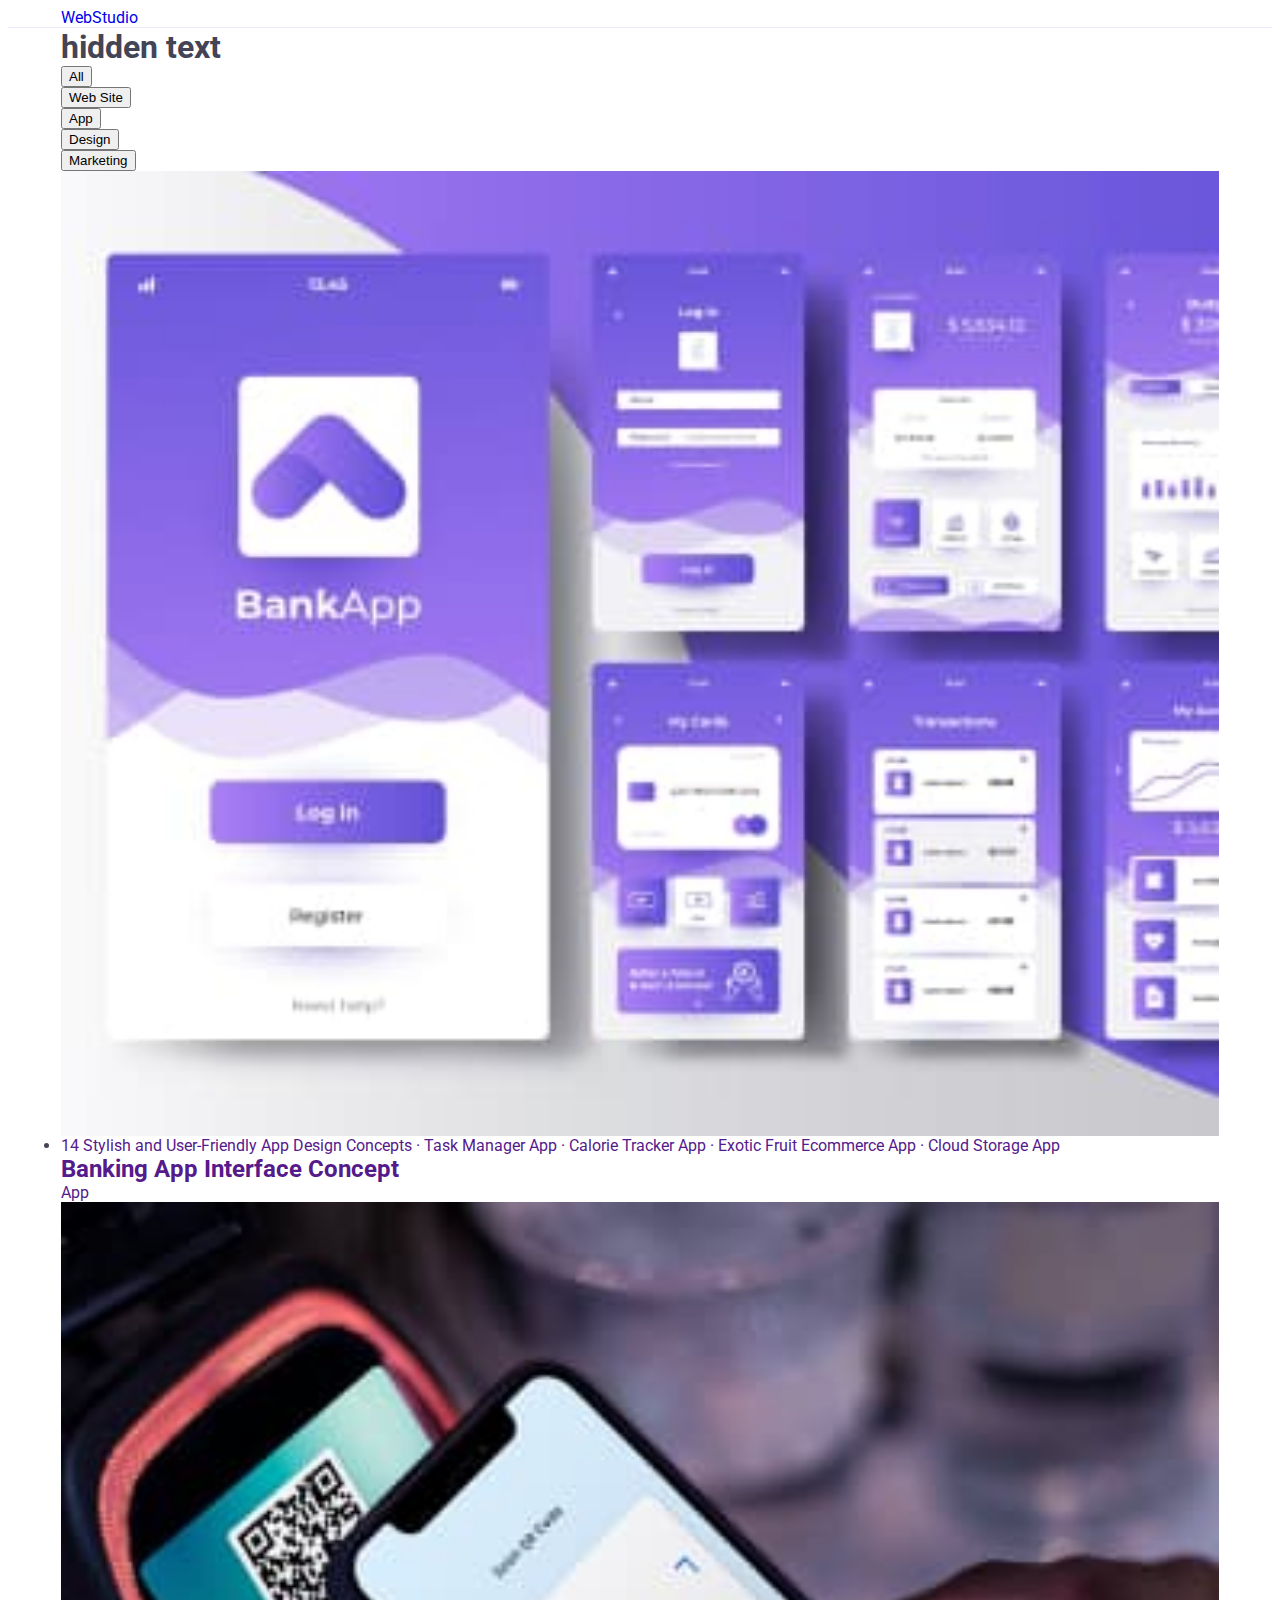
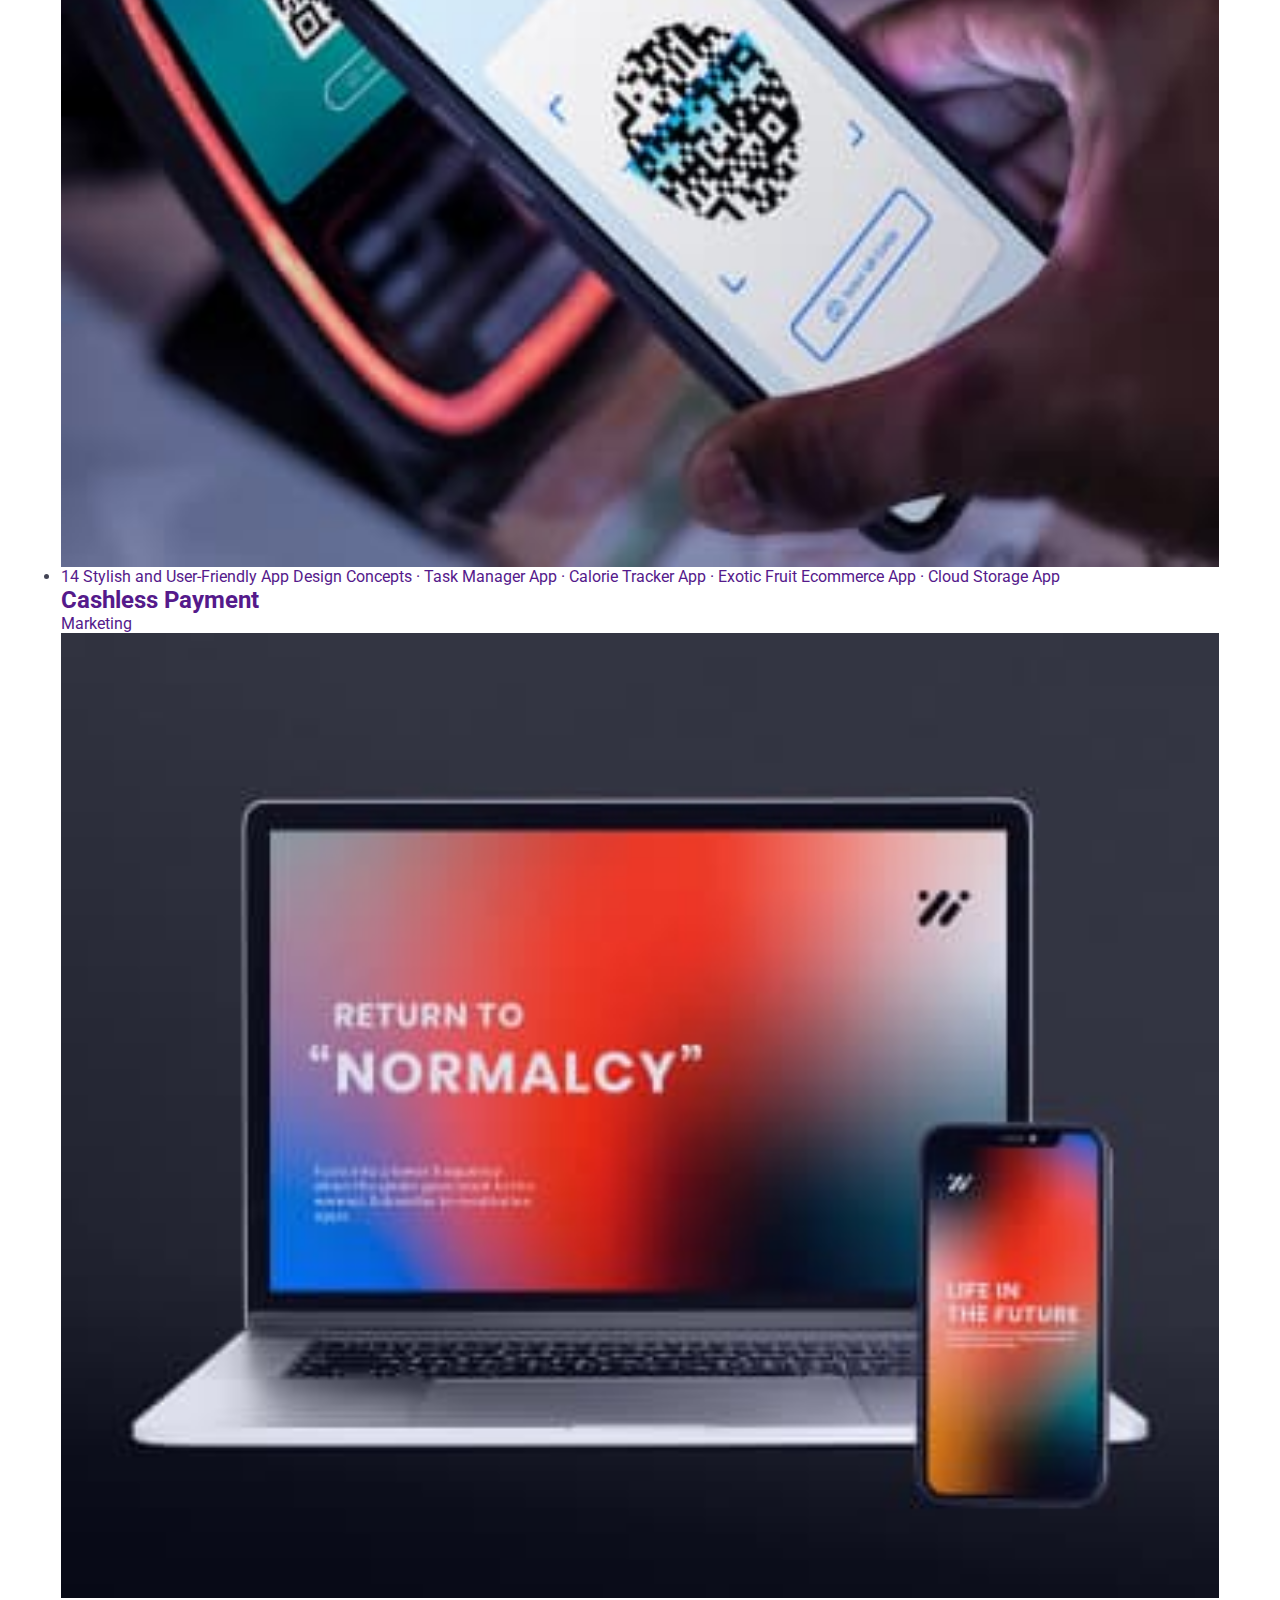
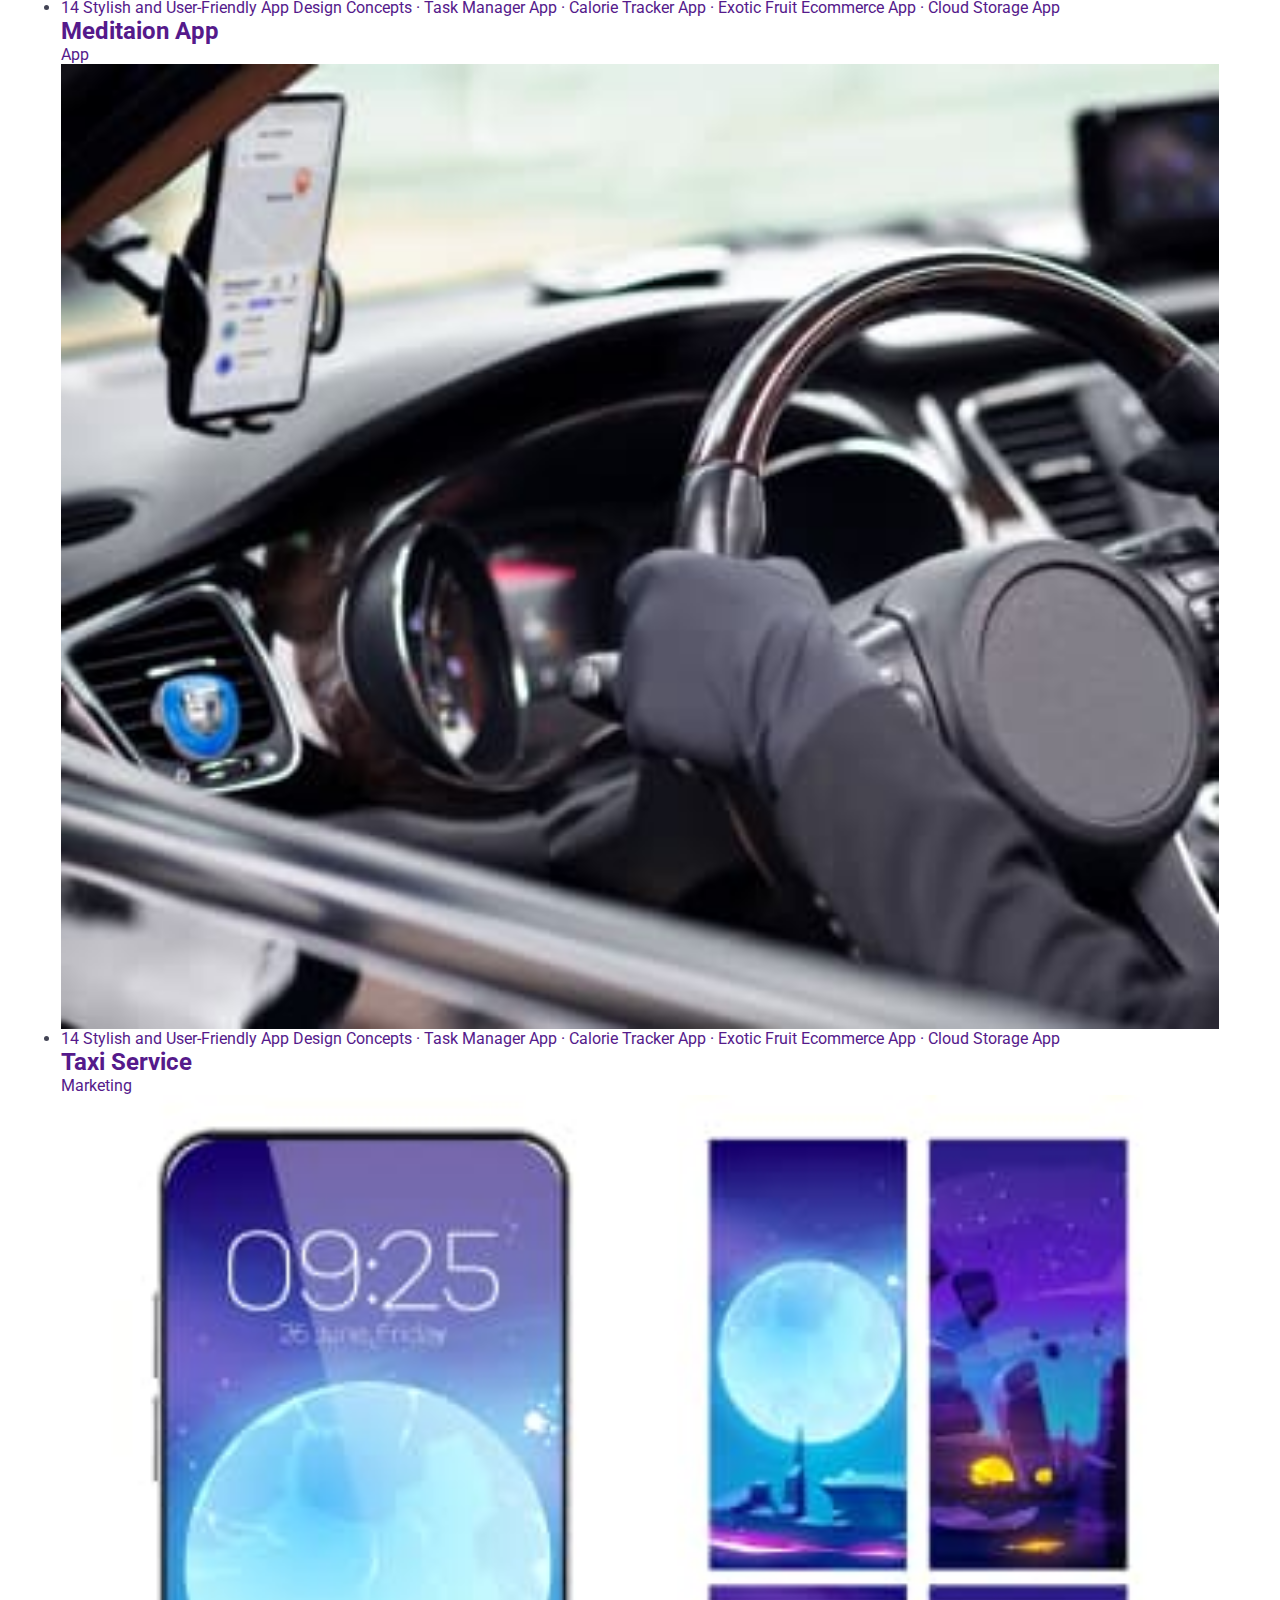
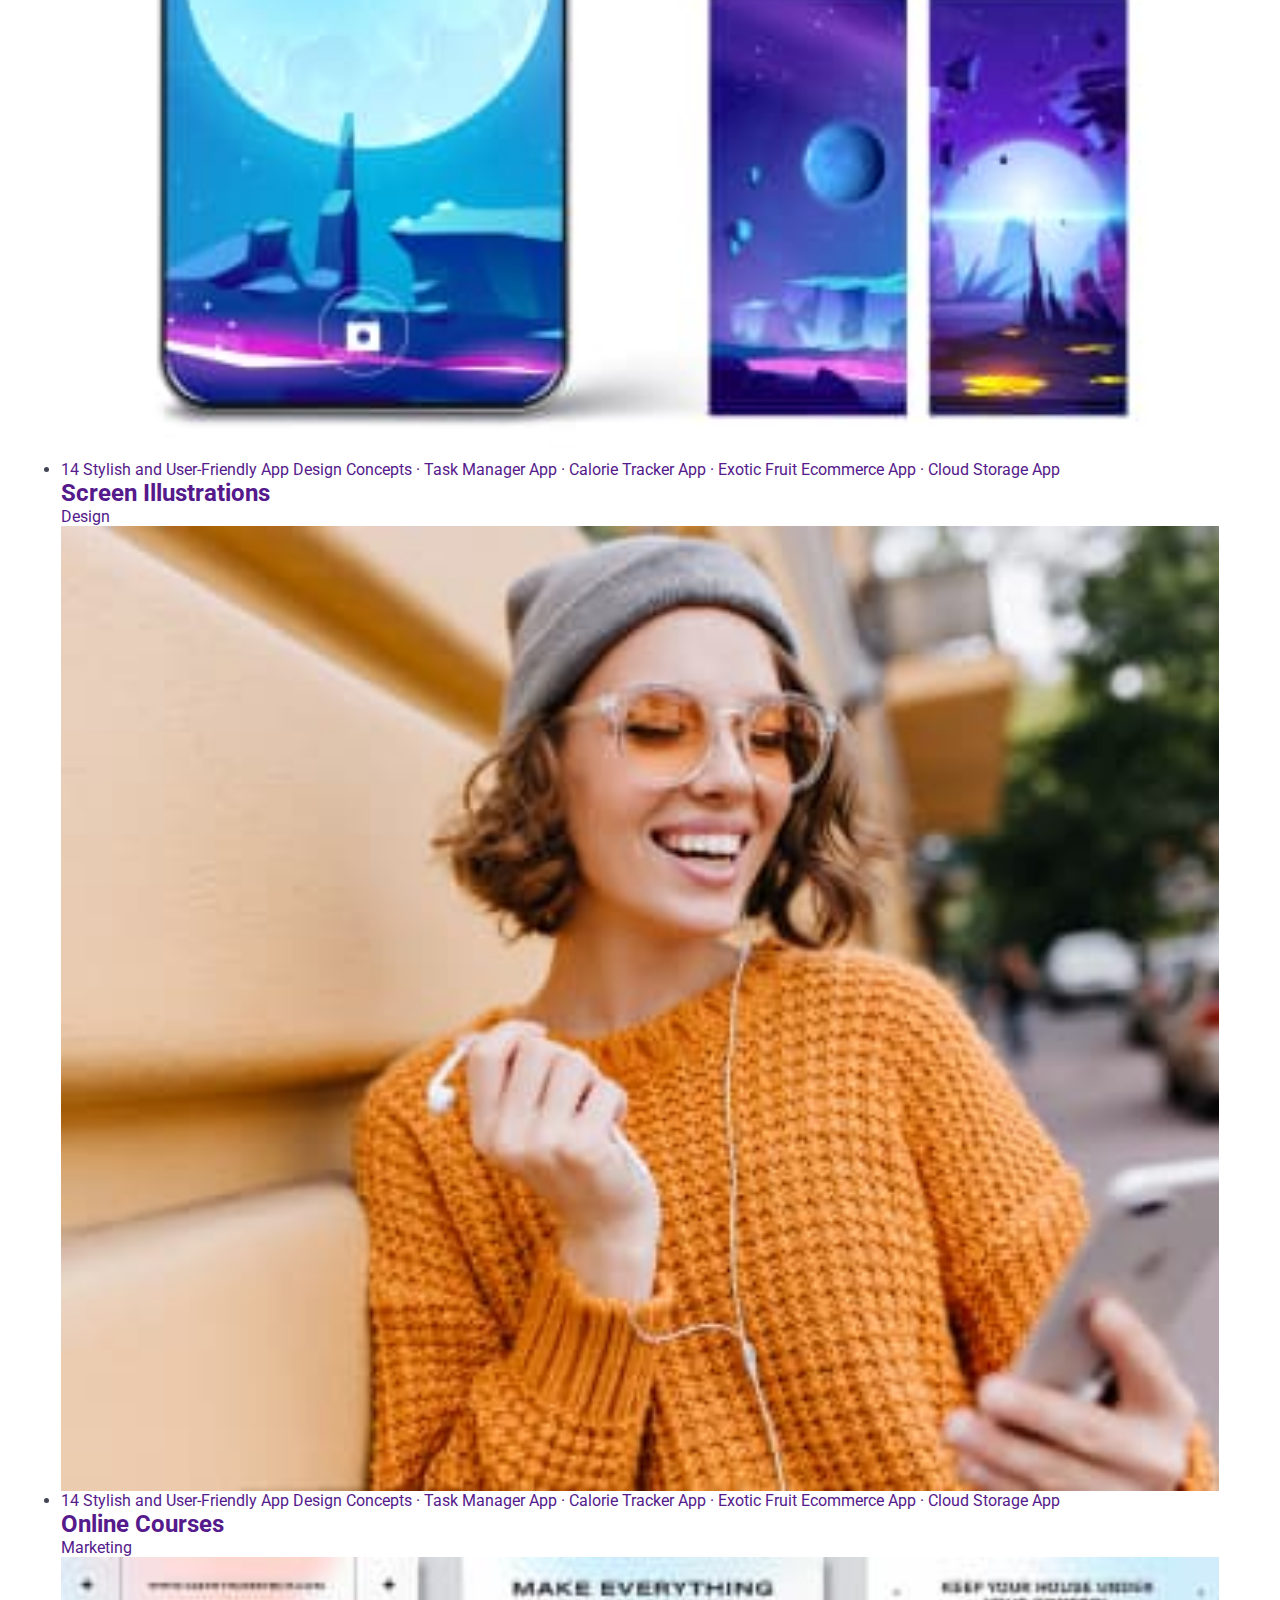
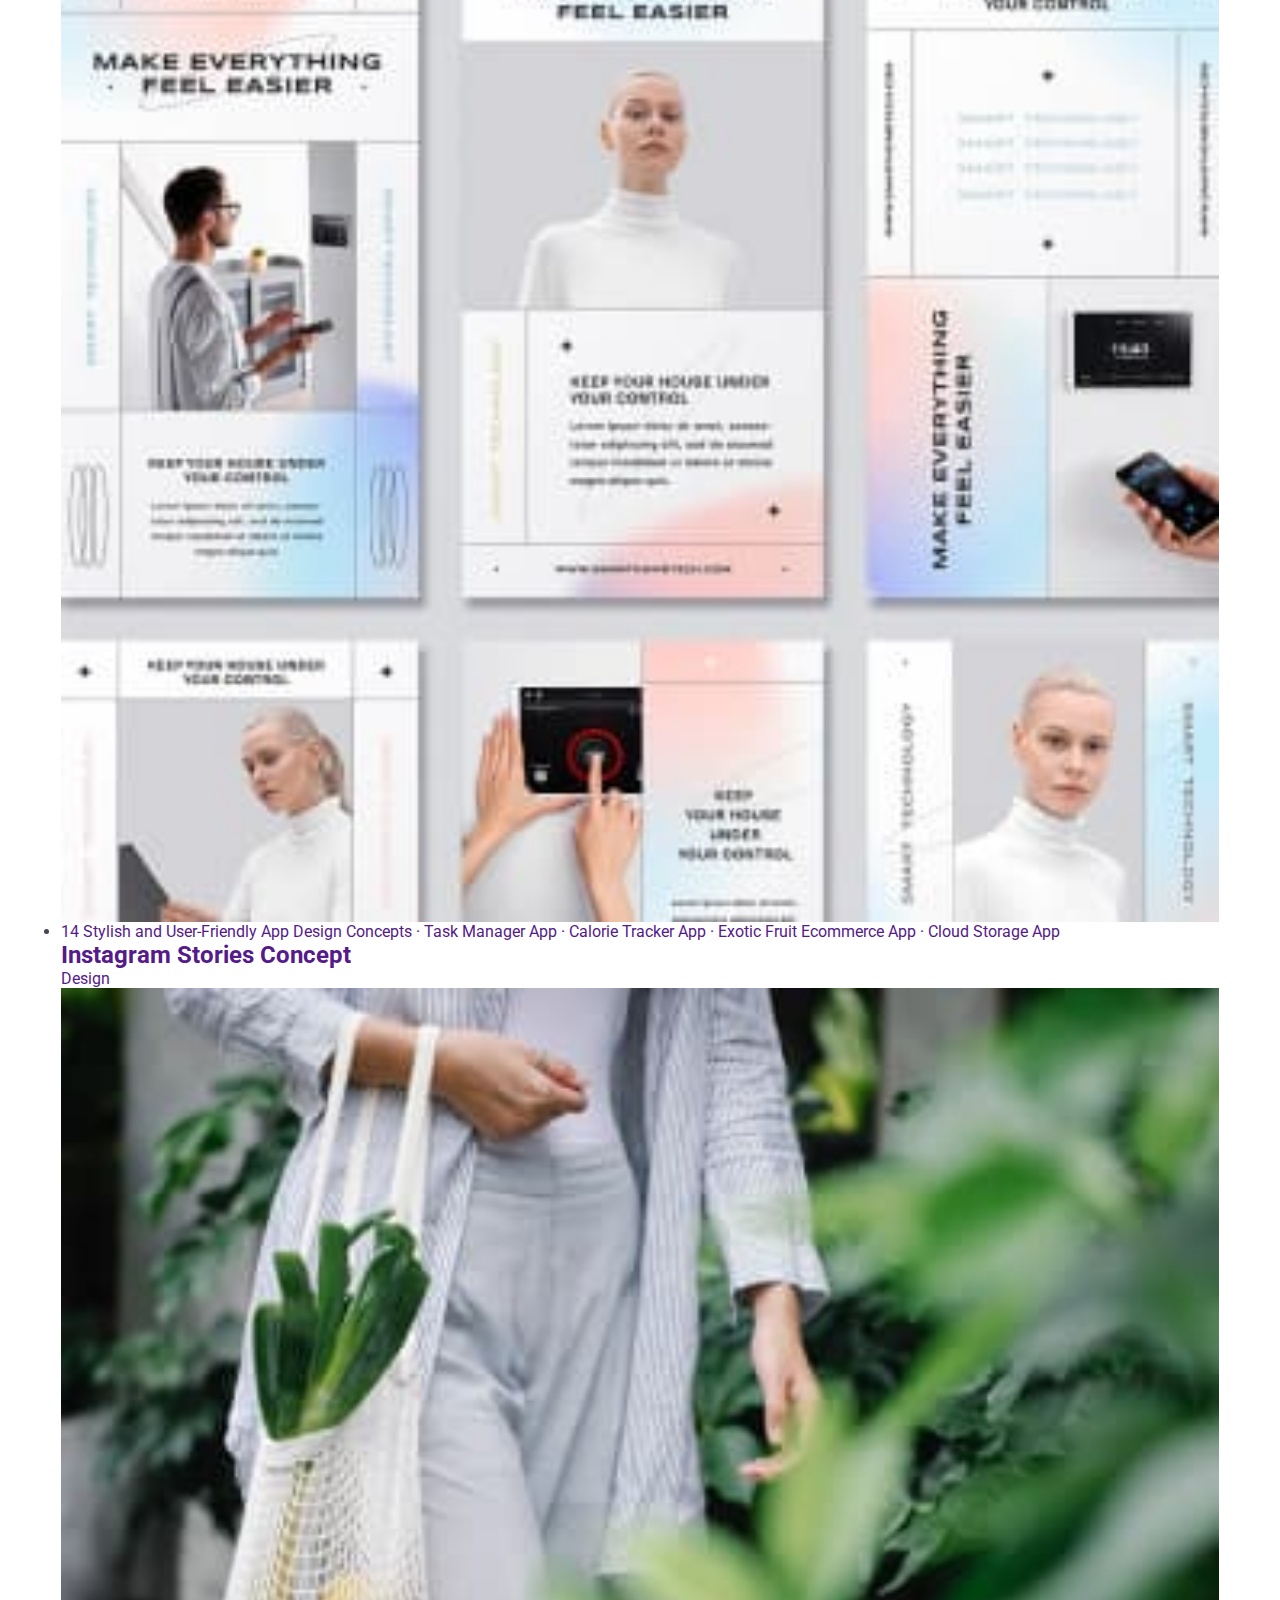
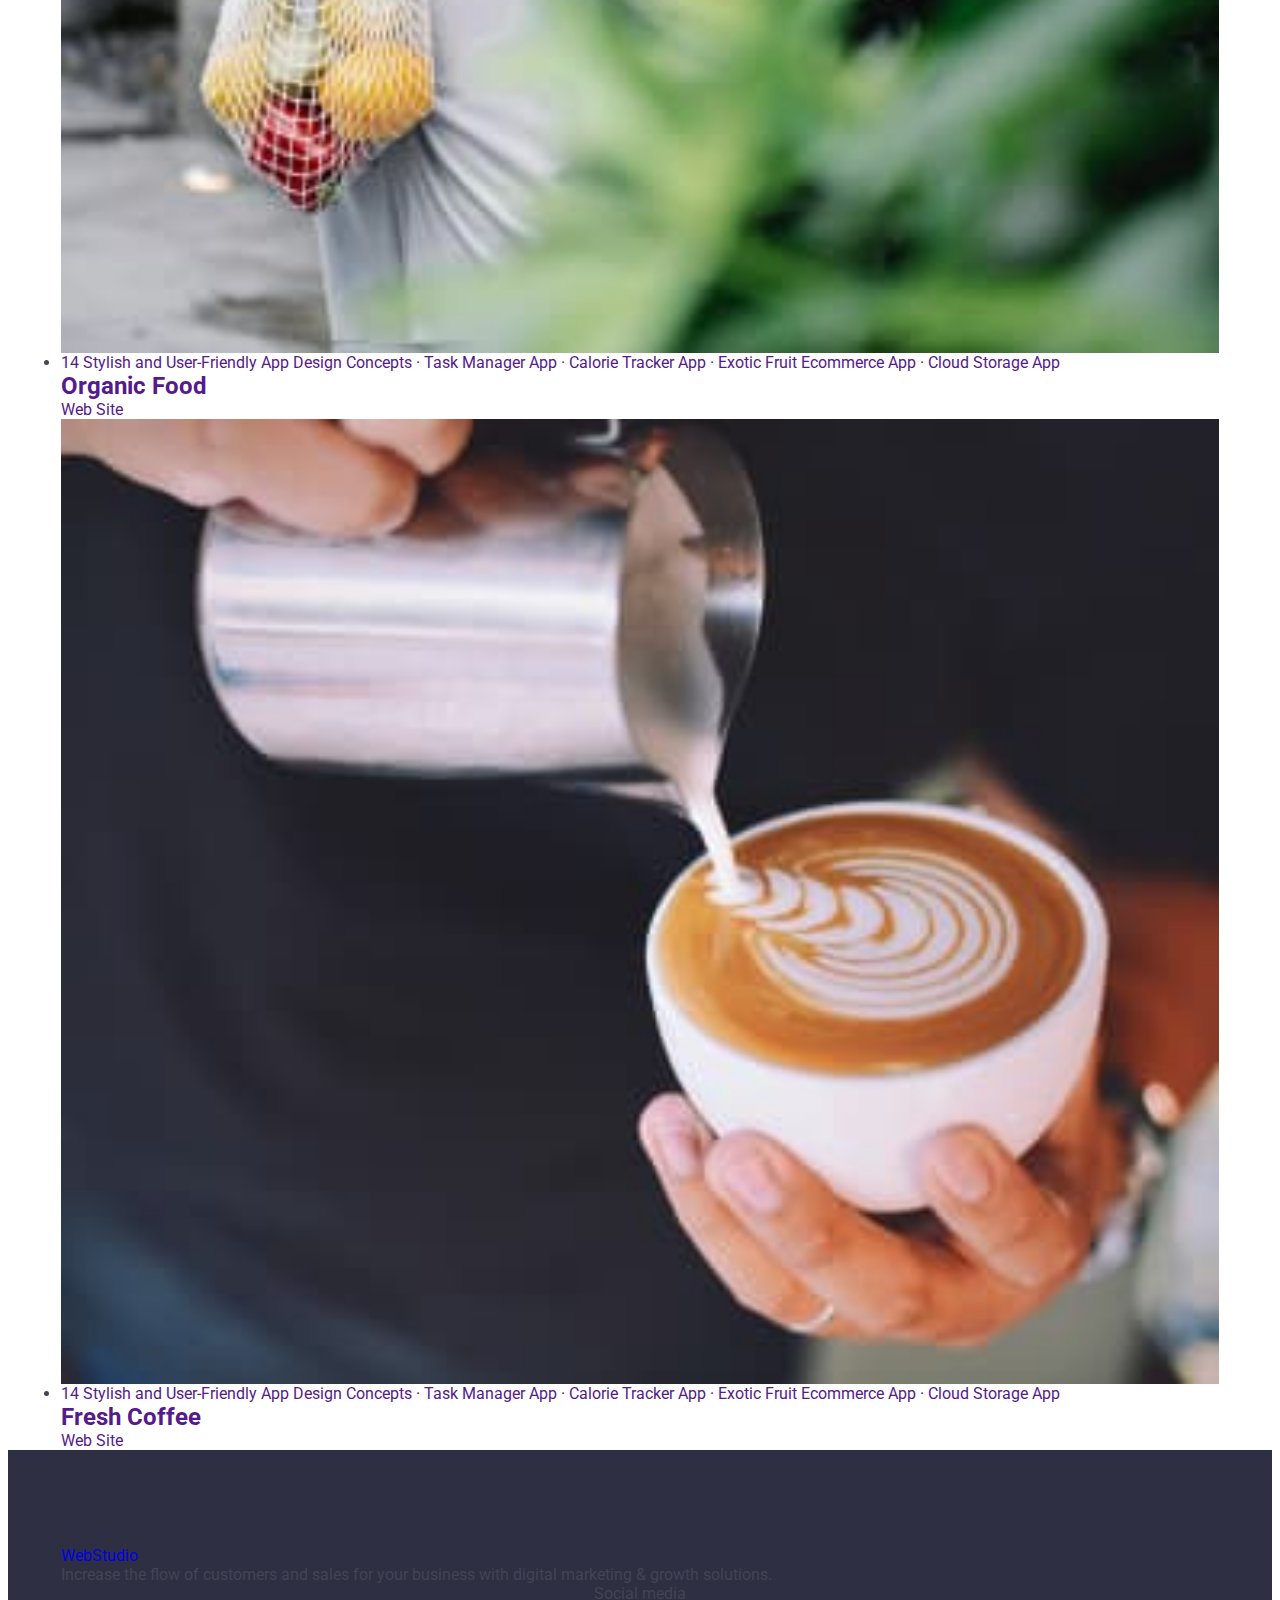
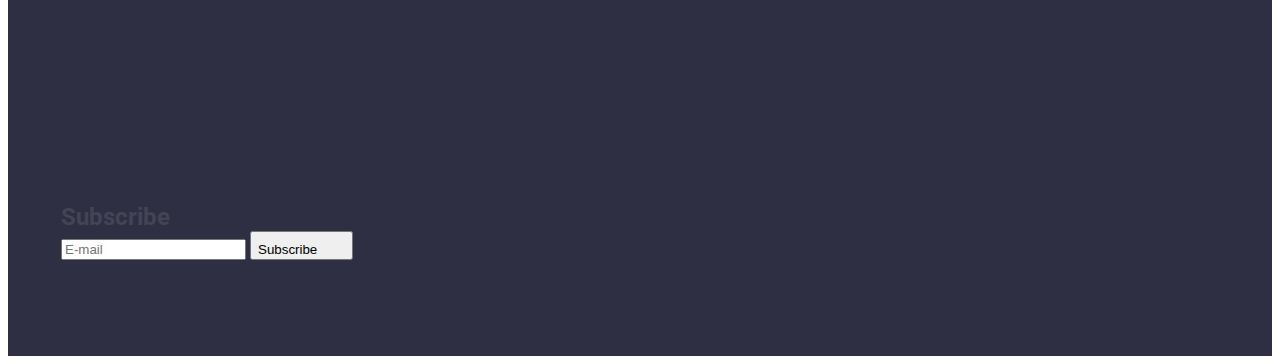
==== portfolio.html @ aa600e91 "1" ====
<!DOCTYPE html>
<html lang="en">

<head>
    <meta charset="UTF-8">
    <meta http-equiv="X-UA-Compatible" content="IE=edge">
    <meta name="viewport" content="width=device-width, initial-scale=1.0">
    <title>WebStudio</title>
    <link rel="stylesheet" href="https://cdnjs.cloudflare.com/ajax/libs/modern-normalize/1.1.0/modern-normalize.min.css" integrity="sha512-wpPYUAdjBVSE4KJnH1VR1HeZfpl1ub8YT/NKx4PuQ5NmX2tKuGu6U/JRp5y+Y8XG2tV+wKQpNHVUX03MfMFn9Q==" crossorigin="anonymous" referrerpolicy="no-referrer"/>
    <link rel="preconnect" href="https://fonts.googleapis.com">
    <link rel="preconnect" href="https://fonts.gstatic.com" crossorigin>
    <link href="https://fonts.googleapis.com/css2?family=Raleway:wght@800&family=Roboto:wght@400;500;700&display=swap"
        rel="stylesheet">
        <link rel="stylesheet" href="./css/styles.css">
</head>
<body>
<header class="header">
    <div class="container header-container">
        <nav class="header-nav">
            <a href="./index.html" class="logo-link link">
                <span class="logo">Web</span>Studio</a>
            <ul class="list header-list">
                <li class="header-item"><a href="./index.html" class="header-link link">Studio</a></li>
                <li class="header-item header-item-curent"><a href="./portfolio.html" class="header-link link">Portfolio</a></li>
                <li class="header-item"><a href="" class="header-link link">Contacts</a></li>
            </ul>
        </nav>
        <address>
            <ul class="list header-list">
                <li class="header-address"><a href="mailto:info@devstudio.com"
                        class="header-address-link mail link">info@devstudio.com</a></li>
                <li class="header-address"><a href="tel:+110001111111" class="header-address-link link ">+11 (000)
                        111-11-11</a></li>
            </ul>
        </address>
    </div>
</header>
<main>
    <!-- Hero filters -->
    <section class="filter-section">
        <div class="container">
            <h1 class="visually-hiden">hidden text</h1>
            <ul class="list filter-list">
                <li><button type="button" class="btn-item button">All</button></li>
                <li><button type="button" class="btn-item button">Web Site</button></li>
                <li><button type="button" class="btn-item button">App</button></li>
                <li><button type="button" class="btn-item button">Design</button></li>
                <li><button type="button" class="btn-item button">Marketing</button></li>
                   </ul>
                   <ul class="list-row"> 
                     <li class="cards-row">
                        <a href="" class="cards-row-interactive link"> 
                        <div class="cards-row-img">
                        <img class="no-gap-card" src="./images/Row1.jpg" alt="banking app" width="360">
                        <p class="overlay text">14 Stylish and User-Friendly App Design Concepts · Task Manager App · Calorie Tracker App · Exotic Fruit Ecommerce App ·
                        Cloud Storage App</p>
                        </div>
                        <div class="cards-text">
                            <h2 class="subtitle subtitle-row">Banking App Interface Concept</h2>
                            <p class="text row-text">App</p>
                        </div>
                        </a>
                    </li>
                    <li class="cards-row">
                        <a href="" class="cards-row-interactive link">
                        <div class="cards-row-img">
                        <img  class="no-gap-card" src="./images/Row2.jpg" alt="payment function" width="360">
                        <p class="overlay text">14 Stylish and User-Friendly App Design Concepts · Task Manager App · Calorie Tracker App ·
                            Exotic Fruit Ecommerce App ·
                            Cloud Storage App</p>
                        </div>
                        <div class="cards-text">
                            <h2 class="subtitle subtitle-row">Cashless Payment</h2>
                            <p class="text row-text">Marketing</p>
                        </div>
                        </a>
                    </li>
                    <li class="cards-row">
                        <a href="" class="cards-row-interactive link">
                        <div class="cards-row-img">
                        <img class="no-gap-card" src="./images/Row3.jpg" alt="meditaion on device" width="360">
                        <p class="overlay text">14 Stylish and User-Friendly App Design Concepts · Task Manager App · Calorie Tracker App ·
                            Exotic Fruit Ecommerce App ·
                            Cloud Storage App</p>
                        </div>
                        <div class="cards-text">
                            <h2 class="subtitle subtitle-row">Meditaion App</h2>
                            <p class="text row-text">App</p>
                        </div>
                        </a>
                    </li>
                             <li class="cards-row">
                            <a href="" class="cards-row-interactive link">
                            <div class="cards-row-img">
                            <img class="no-gap-card" src="./images/second-row-1.jpg" alt="taxi service" width="360">
                            <p class="overlay text">14 Stylish and User-Friendly App Design Concepts · Task Manager App · Calorie Tracker App ·
                                Exotic Fruit Ecommerce App ·
                                Cloud Storage App</p>
                            </div>
                            <div class="cards-text">
                                <h2 class="subtitle subtitle-row">Taxi Service</h2>
                                <p class="text row-text">Marketing</p>
                            </div>
                            </a>
                        </li>
                        <li class="cards-row">
                            <a href="" class="cards-row-interactive link">
                            <div class="cards-row-img">
                            <img class="no-gap-card" src="./images/second-row-2.jpg" alt="screenshot" width="360">
                            <p class="overlay text">14 Stylish and User-Friendly App Design Concepts · Task Manager App · Calorie Tracker App ·
                            Exotic Fruit Ecommerce App ·
                            Cloud Storage App</p>
                            </div>
                            <div class="cards-text">
                                <h2 class="subtitle subtitle-row">Screen Illustrations</h2>
                                <p class="text row-text">Design</p>
                            </div>
                            </a>
                        </li>
                        <li class="cards-row">
                            <a href="" class="cards-row-interactive link">
                            <div class="cards-row-img">
                            <img class="no-gap-card" src="./images/second-row-3.jpg" alt="happy woman" width="360">
                            <p class="overlay text">14 Stylish and User-Friendly App Design Concepts · Task Manager App · Calorie Tracker App ·
                                Exotic Fruit Ecommerce App ·
                                Cloud Storage App</p>
                            </div>
                            <div class="cards-text">
                                <h2 class="subtitle subtitle-row">Online Courses</h2>
                                <p class="text row-text">Marketing</p>
                            </div>
                            </a>
                        </li>
                        <li class="cards-row">
                            <a href="" class="cards-row-interactive link">
                            <div class="cards-row-img">
                            <img class="no-gap-card" src="./images/third-row-1.jpg" alt="instagram stories" width="360">
                            <p class="overlay text">14 Stylish and User-Friendly App Design Concepts · Task Manager App · Calorie Tracker App ·
                                Exotic Fruit Ecommerce App ·
                                Cloud Storage App</p>
                            </div>
                            <div class="cards-text">
                                <h2 class="subtitle subtitle-row">Instagram Stories Concept</h2>
                                <p class="text row-text">Design</p>
                            </div>
                            </a>
                        </li>
                        <li class="cards-row">
                            <a href="" class="cards-row-interactive link">
                            <div class="cards-row-img">
                            <img class="no-gap-card" src="./images/third-row-2.jpg" alt="bag with fruits" width="360">
                            <p class="overlay text">14 Stylish and User-Friendly App Design Concepts · Task Manager App · Calorie Tracker App ·
                                Exotic Fruit Ecommerce App ·
                                Cloud Storage App</p>
                            </div>
                            <div class="cards-text">
                                <h2 class="subtitle subtitle-row">Organic Food</h2>
                                <p class="text row-text">Web Site</p>
                            </div>
                            </a>
                        </li>
                        <li class="cards-row">
                            <a href="" class="cards-row-interactive link">
                            <div class="cards-row-img">
                            <img class="no-gap-card" src="./images/third-row-3.jpg" alt="cappuccino" width="360">
                            <p class="overlay text">14 Stylish and User-Friendly App Design Concepts · Task Manager App · Calorie Tracker App ·
                                Exotic Fruit Ecommerce App ·
                                Cloud Storage App</p>
                            </div>
                            <div class="cards-text">
                                <h2 class="subtitle subtitle-row">Fresh Coffee</h2>
                                <p class="text row-text">Web Site</p>
                            </div>
                            </a>
                        </li>
                    </ul>
                </div>
        </div>
    </section>

</main>
<footer class="footer">
    <div class=" container footer-container">
        <div class="footer-info">
            <a href="./index.html" class="logo-link-footer link">
                <span class="logo">Web</span>Studio</a>
            <p class="footer-text">Increase the flow of customers and sales for your business with digital marketing &
                growth solutions.</p>
        </div>
        <div class="footer-social">
            <p class="footer-text-social">Social media</p>
            <ul class="footer-social-item">
                <li class="footer-social-list list">
                    <a href="" class="footer-social-link link">
                        <svg class="footer-icons" width="24" height="24">
                            <use href="./images/sprite.svg.svg#icon-instagram"></use>
                        </svg>
                    </a>
                </li>
                <li class="footer-social-list list">
                    <a href="" class="footer-social-link link">
                        <svg class="footer-icons" width="24" height="24">
                            <use href="./images/sprite.svg.svg#icon-twitter"></use>
                        </svg>
                    </a>
                </li>
                <li class="footer-social-list list">
                    <a href="" class="footer-social-link link">
                        <svg class="footer-icons" width="24" height="24">
                            <use href="./images/sprite.svg.svg#icon-facebook"></use>
                        </svg>
                    </a>
                </li>
                <li class="footer-social-list list">
                    <a href="" class="footer-social-link link">
                        <svg class="footer-icons" width="24" height="24">
                            <use href="./images/sprite.svg.svg#icon-linkedin"></use>
                        </svg>
                    </a>
                </li>
            </ul>
        </div>
        <div class="footer-subscribe-field">
            <h2 class="footer-subscribe-text">Subscribe</h2>
            <form class="footer-subscribe-form">
                <div class="footer-subscribe-wrapper">
                    <input type="email" name="email_subscribe" class="footer-subscribe-input" placeholder="E-mail"
                        pattern="[a-z0-9._%+-]+@[a-z0-9.-]+\.[a-z]{2,4}$" />
                    <button type="submit" class="subsribe-btn">
                        Subscribe
                        <svg class="footer-subscribe-icon" width="24px" height="20px">
                            <use href="./images/sprite.svg.svg#icon-telegram-subscr"></use>
                        </svg>
                    </button>
                </div>
            </form>
        </div>
    </div>
</footer>
</body>
</html>
---- css/styles.css ----
:root {
    --mein-title-color: #FFFFFF;
    --second-title-color: #2E2F42;
    --third-title-color: #E7E9FC;
    --Fourth-title-color: #434455;
    --mein-btn-color: #4D5AE5;
    --focus-btn-color: #404BBF;
    --second-btn-color: #F4F4FD;
    --fons-color: #FFFFFF;
    --bordeer-color: #E7E9FC;
    --linear-gradient: linear-gradient(rgba(46, 47, 66, 0.7), rgba(46, 47, 66, 0.7));
}



/*  */
body {
    font-family: 'Roboto', sans-serif;
    background-color: var(--fons-color);
    color: var(--Fourth-title-color);

}

p,
h1,
h2,
h3,
h4,
h5,
h6 {
    margin: 0;
}

ul {
    margin: 0;
    padding-left: 0;
}

img {
    display: block;
    width: 100%;
    height: auto;
}


.link {
    text-decoration: none;
}

.list {
    list-style: none;
}

.container {
    width: 100%;
    max-width: 1158px;
    padding-left: 15px;
    padding-right: 15px;
    margin: 0 auto;

}

/*---------------------------MODAL--------------------*/
.backdrop {
    position: fixed;
    top: 0;
    left: 0;
    width: 100%;
    height: 100%;
    background-color: rgba(46, 47, 66, 0.4);
    transition: visibility 250ms cubic-bezier(0.4, 0, 0.2, 1), opacity 250ms cubic-bezier(0.4, 0, 0.2, 1);
}

.backdrop.is-hidden {
    opacity: 0;
    pointer-events: none;
    visibility: hidden;
}

.modal {
    position: absolute;
    padding: 24px;
    top: 50%;
    left: 50%;
    transform: translate(-50%, -50%);
    width: 408px;
    height: 576px;
    padding-top: 72px;
    background-color: #FCFCFC;
    border-radius: 4px;

}

.modal-close {
    position: absolute;
    top: 24px;
    right: 24px;
    display: flex;
    justify-content: center;
    align-items: center;
    width: 24px;
    height: 24px;
    padding: 0;
    color: #000000;
    border-radius: 50%;
    border: 1px solid rgba(0, 0, 0, 0.1);
    transition: background-color 250ms cubic-bezier(0.4, 0, 0.2, 1),
        color 250ms cubic-bezier(0.4, 0, 0.2, 1);
    cursor: pointer;
}

.modal-close:hover,
.modal-close:focus {
    background-color: var(--focus-btn-color);
    color: #FFFFFF;
}

.modal-close:hover .modal-svg {
    fill: var(--fons-color);

}

.modal-svg {
    fill: currentColor;
    transition: fill 250ms cubic-bezier(0.4, 0, 0.2, 1);
}

.modal-title {
    position: relative;
    font-family: 'Roboto';
    font-style: normal;
    font-weight: 500;
    font-size: 16px;
    line-height: 1.5;
    text-align: center;
    letter-spacing: 0.02em;
    color: var(--second-title-color);
    margin-bottom: 16px;

}

.modal-form {
    display: flex;
    flex-direction: column;
    background: #FCFCFC;

}

.modal-input {
    height: 40px;
    width: 360px;
    outline: transparent;
    border: 1px solid rgba(33, 33, 33, 0.2);
    border-radius: 4px;
    padding-left: 38px;
    transition: border-color 250ms cubic-bezier(0.4, 0, 0.2, 1);

}

.modal-input:focus,
.modal-input:hover {
    border-color: var(--mein-btn-color);
}

.modal-input:focus+.modal-svg-input {
    fill: var(--mein-btn-color);
}

.modal-form-comment {
    margin-bottom: 16px;
}

.modal-comment {
    width: 360px;
    height: 120px;
    border-radius: 4px;
    border: 1px solid rgba(33, 33, 33, 0.2);
    padding-left: 16px;
}

.modal-form-field {}

.modal-form-input-descr {}

.modal-svg-input {}

.modal-form-field {
    margin-bottom: 8px;
}

.input-text {
    font-family: "Roboto", sans-serif;
    font-size: 12px;
    line-height: 1.17;
    letter-spacing: 0.01em;
    margin-bottom: 4px;
    color: #8e8f99;
    display: inline-block;
    margin-bottom: 4px;
}

.modal-name {
    position: relative;

}

.modal-svg-input {
    position: absolute;
    left: 16px;
    top: 50%;
    transform: translateY(-50%);
    transition: fill 250ms cubic-bezier(0.4, 0, 0.2, 1);
}

.modal-phone {
    position: relative;
}



.modal-email {
    position: relative;
}

.modal-comment {
    width: 100%;
    height: 120px;
    padding: 8px 16px;
    resize: none;
    border: 1px solid rgba(33, 33, 33, 0.2);
    border-radius: 4px;
    transition: border-color 250ms cubic-bezier(0.4, 0, 0.2, 1);
}

.modal-comment::placeholder {
    font-family: 'Roboto';
    font-style: normal;
    font-weight: 400;
    font-size: 12px;
    line-height: 14px;
    letter-spacing: 0.04em;
    color: #757575;
}

.modal-comment:focus,
.modal-comment:hover {
    border-color: var(--mein-btn-color);
}

.modal-form-checkbox {}


.input-checkbox {
    transition: background-color 250ms cubic-bezier(0.4, 0, 0.2, 1);
}

.modal-link {
    color: var(--mein-btn-color);
}

.check-text {
    font-family: 'Roboto';
    font-style: normal;
    font-weight: 400;
    font-size: 12px;
    line-height: 14px;
    letter-spacing: 0.04em;
    color: #757575;
    display: flex;

}

.check-text::before {
    content: '';
    width: 16px;
    height: 16px;
    border: 1.25px solid #2E2F42;
    border-radius: 2px;
    margin-right: 8px;

}

.input-checkbox:checked+.check-text::before {
    background-color: var(--focus-btn-color);
    background-image: url(../images/check\ .svg);
    background-repeat: no-repeat;
    background-position: center;
}

.input-checkbox:focus+.check-text::before {
    border-color: var(--focus-btn-color);
}

.modal-submit-btn {
    align-self: center;
    background-color: var(--mein-btn-color);
    color: #FFFFFF;
    border-radius: 4px;
    padding: 16px 32px;
    min-width: 169px;
    height: 56px;
    margin-top: 24px;
    cursor: pointer;
    border: none;
    transition: box-shadow 250ms cubic-bezier(0.4, 0, 0.2, 1),
        background-color 250ms cubic-bezier(0.4, 0, 0.2, 1);
}

.modal-submit-btn:hover,
.modal-submit-btn:focus {
    background-color: var(--focus-btn-color);
    box-shadow: 0px 4px 4px rgba(0, 0, 0, 0.15);
}

/*---------------------HEADER---------------*/
.header {
    border-bottom: 1px solid #E7E9FC;
}

.heder-container {
    display: flex;
    align-items: center;
    justify-content: space-between;
}

.header-navigation {
    display: flex;
    align-items: center;

}

.heder-logo {
    font-family: 'Raleway';
    font-weight: 800;
    font-size: 18px;
    line-height: 1.33;
    letter-spacing: 0.03em;
    color: var(--second-title-color);
    text-transform: uppercase;
    margin-right: 76px;
    padding-top: 24px;
    padding-bottom: 24px;
}

.container-mobile {
    max-height: 796px;
    padding-left: 40px;
    padding-right: 20px;
    padding-top: 80px;
    padding-bottom: 48px;

}

.mobile-menu.is-open {
    opacity: 1;
    visibility: visible;
    pointer-events: auto;
}

/* .mobil-container{
    max-height: 100%;
    display: flex;
    flex-direction: column;
    justify-content: space-between;
  
} */


.mobile-menu-close {
    position: absolute;
    width: 24px;
    height: 24px;
    top: 24px;
    right: 24px;
    display: flex;
    justify-content: center;
    align-items: center;
    padding: 0;
    background-color: var(--bordeer-color);
    border: 1px solid rgba(0, 0, 0, 0.1);
    border-radius: 50%;
}

.mobile-menu-close-icon {}

.mobile-menu {
    position: fixed;
    top: 0;
    width: 100%;
    height: 100%;
    opacity: 0;
    visibility: hidden;
    pointer-events: none;
    background-color: var(--fons-color);

}

.mobile-menu>.container-mobile {
    height: 100%;
    display: flex;
    flex-direction: column;
    justify-content: space-between;
}

/* .mob-menu{
    margin-bottom: 284px;
} */

.mob-menu-item:not(:last-child) {
    margin-bottom: 40px;
}

.mob-menu-link {
    font-family: 'Roboto';
    font-style: normal;
    font-weight: 700;
    font-size: 36px;
    line-height: 40px;
    letter-spacing: 0.02em;
    text-transform: capitalize;
    color: #2E2F42;
}


.currrent {}

.mobile-tel-link {
    font-family: 'Roboto';
    font-style: normal;
    font-weight: 700;
    font-size: 26px;
    line-height: 40px;
    letter-spacing: 0.02em;
    text-transform: capitalize;
    color: #4D5AE5;
    margin-bottom: 40px;
}

.mobile-mail-link {
    font-family: 'Roboto';
    font-style: normal;
    font-weight: 500;
    font-size: 20px;
    line-height: 24px;
    letter-spacing: 0.02em;
    color: #434455;
}

.mob-soc-list {
    margin: 48px 0 0 0;
    display: flex;
    gap: 40px;
    /* justify-content: space-between; */
}

.mob-soc-item {}

.mob-soc-link {
    display: flex;
    height: 40px;
    width: 40px;
    border-radius: 50%;
    background-color: var(--mein-btn-color);
    justify-content: center;
    align-items: center;
    fill: #fff;
    transition: background-color 250ms cubic-bezier(0.4, 0, 0.2, 1);
}

.mob-soc-icon {}


.adress-heder {
    display: none;
}

.header-list {
    display: none;
}

img {
    display: block;
}


.mobile-menu-open {
    background-color: transparent;
    border: none;
    padding: 0;
    height: 22px;
}

.mobile-menu-svg {
    stroke: #2E2F42;
}


.header-item {}

.header-link {
    font-weight: 500;
    font-size: 16px;
    line-height: 1.5;
    letter-spacing: 0.02em;
    color: var(--second-title-color);
    position: relative;
    transition: color 250ms cubic-bezier(0.4, 0, 0.2, 1);
    display: block;
    padding-top: 24px;
    padding-bottom: 24px;
}

.header-link::after {
    content: '';
    position: absolute;
    left: 0;
    bottom: 0;

    transform: scaleX(0);

    border-radius: 2px;
    height: 4px;
    width: 100%;
    background-color: var(--focus-btn-color);
    transition: transform 250ms cubic-bezier(0.4, 0, 0.2, 1);
}

.header-link:hover::after,
.header-link:focus::after,
.header-link.currrent::after {
    transform: scaleX(1);
}


.currrent {
    color: var(--mein-btn-color);
}


.header-link:hover,
.header-link:focus {
    color: #404BBF;
}

.header-tel {
    font-weight: 400;
    font-size: 16px;
    line-height: 1.5;
    letter-spacing: 0.02em;
    color: var(--second-title-color);
    transition: color 250ms cubic-bezier(0.4, 0, 0.2, 1);
    display: block;
    /* padding-top: 24px;
        padding-bottom: 24px; */

}

.header-tel:hover,
.header-tel:focus {
    color: var(--focus-btn-color);
}

.caption {
    color: var(--mein-btn-color);
}

/*-------------------------------HEADER---------------*/
/*---------------------------------HERO---------------*/
.hero-btn {
    min-width: 169px;
    padding: 16px 32px;
    font-family: inherit;
    font-weight: 500;
    font-size: 16px;
    line-height: 1.5;
    letter-spacing: 0.04em;
    color: var(--mein-title-color);
    background: var(--mein-btn-color);
    cursor: pointer;
    border-radius: 4px;
    margin: 0 auto;
    display: block;
    border: none;
    transition: background-color 250ms cubic-bezier(0.4, 0, 0.2, 1);
}

.hero-btn:hover,
.hero-btn:focus {
    background-color: var(--focus-btn-color);
    color: var(--second-btn-color);
}

.hero {
    background-color: var(--second-title-color);
    background-image: var(--linear-gradient),
        url(../images/fon-mob-min.jpg);
    background-repeat: no-repeat;
    background-position: center;
    background-size: cover;
    padding-top: 112px;
    padding-bottom: 112px;
    max-width: 1440px;
    height: 432px;
    margin: 0 auto;
}

@media (min-device-pixel-ratio: 2),
(min-resolution: 192dpi),
(min-resolution: 2dppx) {
    .hero {
        background-image: var(--linear-gradient),
            url(../images/fon-mob2x-min.jpg);
    }
}

.hero-title {
    font-style: normal;
    font-weight: 700;
    font-size: 30px;
    line-height: 40px;
    color: var(--mein-title-color);
    max-width: 318px;
    max-height: 80px;
    text-align: center;
    margin: 0 auto;
    margin-bottom: 48px;

}

/*---------------------------------HERO---------------*/
/*---------------------------------About---------------*/
.about {
    padding-top: 96px;
    padding-bottom: 96px;
}

.about-list {
    display: flex;
    flex-wrap: wrap;
    gap: 24px;
}


.container-about {
    padding: 24px 100px;
    background-color: var(--second-btn-color);
    margin-bottom: 8px;
    border-radius: 4px;
}

.about-svg-icon {}



.about-pre-title {
    font-family: 'Roboto';
    font-style: normal;
    font-weight: 500;
    font-size: 16px;
    line-height: 24px;
    letter-spacing: 0.02em;
    color: var(--Fourth-title-color);
}

.about-title {
    font-family: 'Roboto';
    font-style: normal;
    font-weight: 700;
    font-size: 36px;
    line-height: 40px;
    text-align: center;
    letter-spacing: 0.02em;
    text-transform: capitalize;
    margin-bottom: 8px;

}

/*---------------------------------work---------------*/

.work {
    padding-bottom: 120px;
}

.work-title {
    font-weight: 700;
    font-size: 36px;
    line-height: 1.1;
    letter-spacing: 0.02em;
    color: var(--second-title-color);
    margin-bottom: 72px;
    text-align: center;
}

.work-list {
    display: flex;
    gap: 24px;
}


.work-item {}


/*---------------------------------TEAM---------------*/
.team {
    background-color: var(--second-btn-color);
    padding-bottom: 96px;
    padding-top: 96px;
}

.team>.container {
    max-width: 264px;
}

.team-title {
    font-weight: 700;
    font-size: 36px;
    line-height: 1.1;
    letter-spacing: 0.02em;
    color: var(--second-title-color);
    margin-bottom: 72px;
    text-align: center;
}

.team-list {
    display: flex;
    flex-wrap: wrap;
    gap: 24px;
}


.team-item {
    width: 100%;
    background-color: var(--fons-color);
    box-shadow: 0px 1px 6px rgba(46, 47, 66, 0.08), 0px 1px 1px rgba(46, 47, 66, 0.16), 0px 2px 1px rgba(46, 47, 66, 0.08);
    border-radius: 0px 0px 4px 4px;
}

.shadow-team {
    background: #ffffff;
    box-shadow: 0px 1px 6px rgba(46, 47, 66, 0.08),
        0px 1px 1px rgba(46, 47, 66, 0.16), 0px 2px 1px rgba(46, 47, 66, 0.08);
    border-radius: 0px 0px 4px 4px;
}

.team-name {
    text-align: center;
    padding: 32px 16px;
}

.team-subject {
    font-weight: 500;
    font-size: 20px;
    line-height: 1.2;
    letter-spacing: 0.02em;
    color: var(--second-title-color);
    margin-bottom: 8px;
}

.team-pre-title {
    font-weight: 400;
    font-size: 16px;
    line-height: 1.5;
    letter-spacing: 0.02em;
    color: var(--Fourth-title-color);
    margin-bottom: 8px;
}

.team-soc-list {
    display: flex;
    justify-content: center;
    gap: 24px;
}

.team-soc-item {
    width: 40px;
    height: 40px;
}

.team-soc-link {
    width: 100%;
    height: 100%;
    border-radius: 50%;
    display: flex;
    justify-content: center;
    align-items: center;
    background-color: var(--mein-btn-color);
    transition: background-color 250ms cubic-bezier(0.4, 0, 0.2, 1);
}

.team-soc-link:hover,
.team-soc-link:focus {
    background-color: var(--focus-btn-color);
}

/*---------------------------------Customers--------------*/
.Customers {
    padding-top: 96px;
    padding-bottom: 96px;
}

.customers-title {
    font-weight: 700;
    font-size: 36px;
    line-height: 40px;
    color: var(--second-title-color);
    text-align: center;
    margin-bottom: 72px;
    letter-spacing: 0.02em;
    text-transform: capitalize;

}

.customers-list {
    display: flex;
    flex-wrap: wrap;
    gap: 16px;
}

.customers-item {
    width: calc((100% - 16px) / 2);
    height: 88px;

}

.customers-link {
    border: 1px solid currentColor;
    color: #8E8F99;
    width: 100%;
    height: 100%;
    border-radius: 4px;
    display: flex;
    align-items: center;
    justify-content: center;
    transition: color 250ms cubic-bezier(0.4, 0, 0.2, 1);
}

.customers-svg {
    fill: currentColor;
}

.customers-link:is(:hover, :focus) {
    color: var(--focus-btn-color);
}



.custmers-item {}

/*---------------------------------FOOTER---------------*/
.footer {
    background-color: var(--second-title-color);
    padding-top: 96px;
    padding-bottom: 96px;
}

.footer-link {
    font-family: 'Raleway';
    font-style: normal;
    font-weight: 800;
    font-size: 18px;
    line-height: 1.17;
    letter-spacing: 0.03em;
    color: var(--mein-title-color);
    text-transform: uppercase;

}

.footer-logo {
    width: 268px;
    margin: 0 auto;
    display: flex;
    gap: 16px;
    flex-direction: column;
    align-items: center;
    margin-bottom: 72px;
}

.caption-pre {
    color: var(--mein-btn-color)
}

.footer-pre-title {
    font-family: 'Roboto';
    font-style: normal;
    font-weight: 400;
    font-size: 16px;
    line-height: 1.5;
    letter-spacing: 0.02em;
    color: var(--third-title-color);
    max-width: 268px;


}

.foot-container {
    /* display: flex; */
}

.foot-logo {
    width: 264px;

}


.footer-social {
    margin: 0 auto;
    display: flex;
    gap: 16px;
    flex-direction: column;
    align-items: center;
    margin-bottom: 72px;
    width: 208px;
}

.footer-soc-text {
    font-weight: 500;
    font-size: 16px;
    line-height: 1.5;
    letter-spacing: 0.02em;
    color: #FFFFFF;

}

.footer-soc {
    display: flex;
    gap: 16px;
}

.footer-item {
    width: 40px;
    height: 40px;
}

.footer-link-soc {
    display: flex;
    width: 100%;
    height: 100%;
    justify-content: center;
    align-items: center;
    border-radius: 50%;
    /* background-color: rgba(255, 255, 255, 0.1); */
    background-color: var(--mein-btn-color);
    transition: background-color 250ms cubic-bezier(0.4, 0, 0.2, 1);
}

.footer-link-soc:hover,
.footer-link-soc:focus {
    background-color: #31D0AA;
}

.footer-form {
    display: flex;
    flex-direction: column;
    align-items: center;
    gap: 16px;
}

.footer-input-text {
    font-family: 'Roboto';
    font-style: normal;
    font-weight: 500;
    font-size: 16px;
    line-height: 24px;
    letter-spacing: 0.02em;
    color: #FFFFFF;
    margin-bottom: 16px;
}

.forma {
    display: flex;
    gap: 24px;
}

.footer-email {
    width: 288px;
    height: 40px;
    padding-left: 16px;
    color: rgba(255, 255, 255, 0.6);
    border: 1px solid rgba(255, 255, 255, 0.3);
    border-radius: 4px;
    background-color: #2E2F42;

}

.footer-submit-btn {
    min-width: 165px;
    font-family: "Roboto", sans-serif;
    font-weight: 500;
    font-size: 16px;
    line-height: 1.5;
    letter-spacing: 0.04em;
    padding: 8px 64px 8px 24px;
    color: #FFFFFF;
    border-radius: 4px;
    background-color: var(--mein-btn-color);
    cursor: pointer;
    border: none;
    position: relative;
}

.footer-submit-svg {
    position: absolute;
    top: 10px;
    right: 24px;
}

/*---------------------------------portfilio---------------*/
.portfolio {
    padding-top: 96px;
    padding-bottom: 120px;
}


.portfolio-btn {
    display: flex;
    flex-direction: row;
    justify-content: center;
    align-items: center;
    padding: 12px 24px;
    border: 1px solid #E7E9FC;
    border-radius: 4px;
    font-family: 'Roboto';
    font-weight: 500;
    font-size: 16px;
    line-height: 1.5;
    letter-spacing: 0.04em;
    color: var(--mein-btn-color);
    background-color: var(--second-btn-color);
    cursor: pointer;
    transition: background-color 250ms cubic-bezier(0.4, 0, 0.2, 1),
        color 250ms cubic-bezier(0.4, 0, 0.2, 1),
        box-shadow 250ms cubic-bezier(0.4, 0, 0.2, 1), border-color 250ms cubic-bezier(0.4, 0, 0.2, 1);


}

.portfolio-btn:active,
.portfolio-btn:hover,
.portfolio-btn:focus {
    color: var(--mein-title-color);
    background-color: var(--focus-btn-color);
    box-shadow:
        0px 3px 1px rgba(0, 0, 0, 0.1),
        0px 2px 1px rgba(0, 0, 0, 0.08),
        0px 2px 2px rgba(0, 0, 0, 0.12);
    border-color: transparent;
}


.portfolio-nav-list {
    display: flex;
    gap: 24px;
    justify-content: center;
    margin-bottom: 72px;
}

.portfolio-list {
    display: flex;
    flex-wrap: wrap;
    gap: 48px 24px;
}

.portfolio-item {}

.portfolio-card-link:is(:focus, :hover) .portfolio-cover-text {
    transform: translateY(0)
}

.portfolio-cover-wrap {
    position: relative;
    overflow: hidden;
}

.portfolio-cover-text {
    position: absolute;
    top: 0;
    height: 100%;
    width: 100%;
    font-weight: 400;
    font-size: 16px;
    line-height: 24px;
    letter-spacing: 0.02em;
    padding: 40px 32px 164px 32px;
    color: var(--second-btn-color);
    background-color: var(--mein-btn-color);
    transform: translateY(100%);
    transition: transform 250ms cubic-bezier(0.4, 0, 0.2, 1);
}

.portfolio-card-link {
    display: block;
    transition: box-shadow 250ms cubic-bezier(0.4, 0, 0.2, 1);

}

.portfolio-card-link:hover,
.portfolio-card-link:focus {
    box-shadow:
        0px 1px 6px rgba(46, 47, 66, 0.08),
        0px 1px 1px rgba(46, 47, 66, 0.16),
        0px 2px 1px rgba(46, 47, 66, 0.08);
}


.portfolio-item-text {
    padding: 32px 16px 32px 16px;
    border: 1px solid var(--bordeer-color);
    border-top: 0;
}

.portfolio-title {

    font-weight: 500;
    font-size: 20px;
    line-height: 1.2;
    letter-spacing: 0.02em;
    color: var(--second-title-color);
    margin-bottom: 8px;
}

.portfolio-pre-title {
    font-weight: 400;
    font-size: 16px;
    line-height: 1.5;
    letter-spacing: 0.02em;
    color: var(--Fourth-title-color);
}

.visually-hidden {
    position: absolute;
    white-space: nowrap;
    width: 1px;
    height: 1px;
    overflow: hidden;
    border: 0;
    padding: 0;
    clip: rect(0 0 0 0);
    clip-path: inset(50%);
    margin: -1px;
}
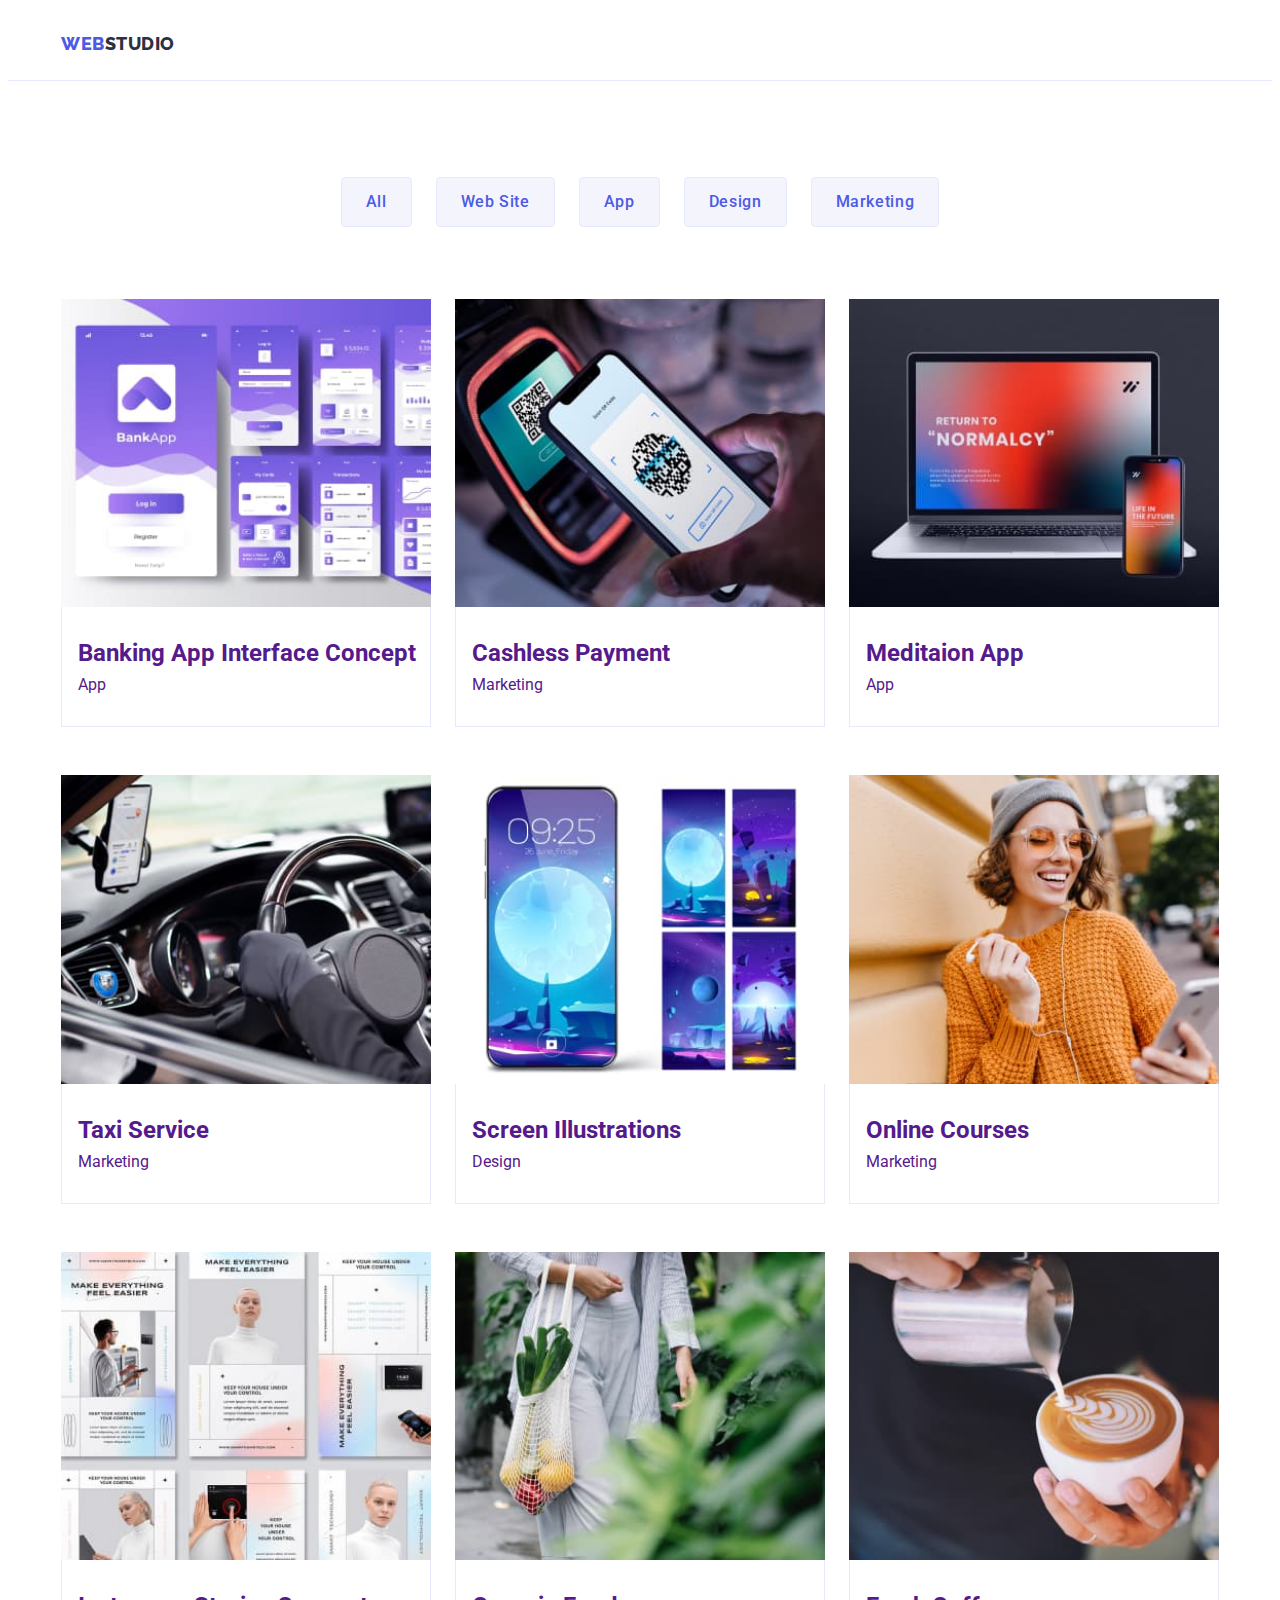
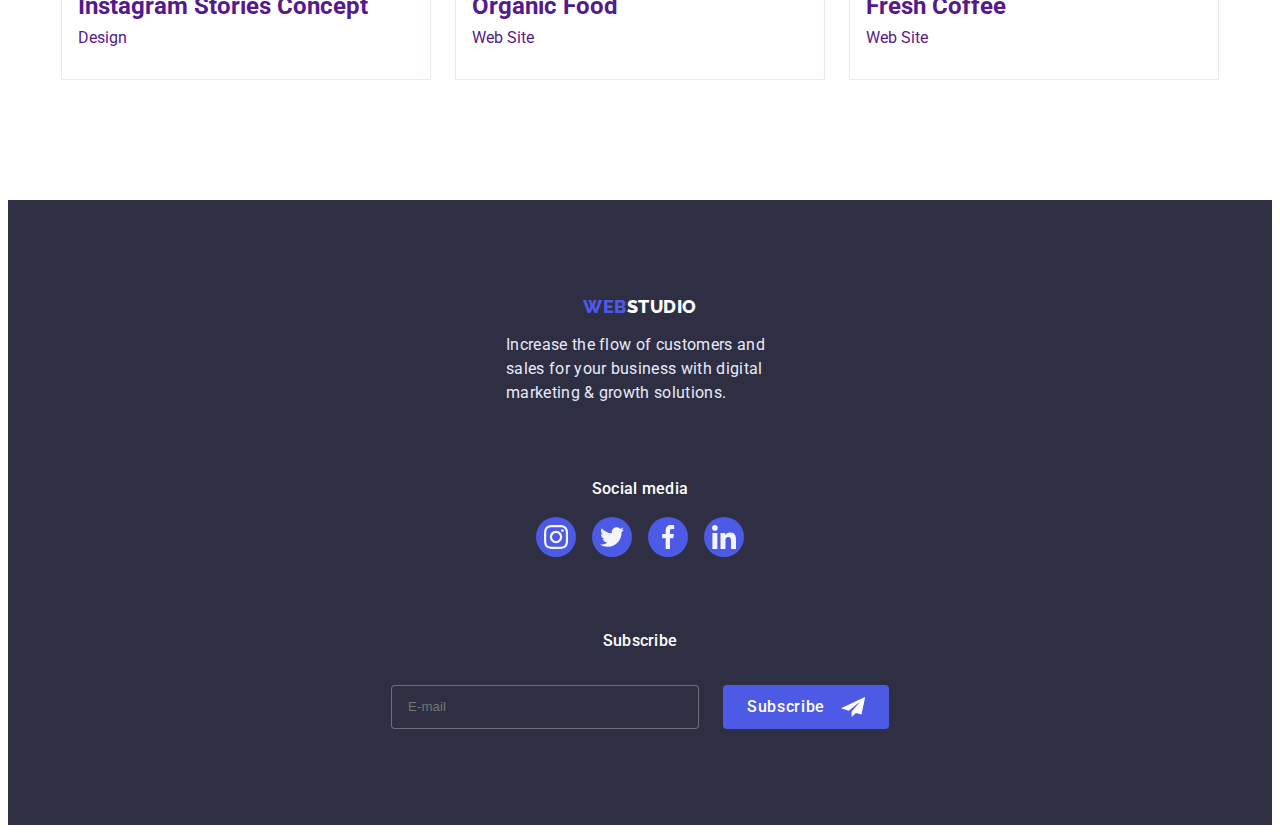
==== commit a582fd8b: "1" ====
--- a/portfolio.html
+++ b/portfolio.html
@@ -6,237 +6,239 @@
     <meta http-equiv="X-UA-Compatible" content="IE=edge">
     <meta name="viewport" content="width=device-width, initial-scale=1.0">
     <title>WebStudio</title>
-    <link rel="stylesheet" href="https://cdnjs.cloudflare.com/ajax/libs/modern-normalize/1.1.0/modern-normalize.min.css" integrity="sha512-wpPYUAdjBVSE4KJnH1VR1HeZfpl1ub8YT/NKx4PuQ5NmX2tKuGu6U/JRp5y+Y8XG2tV+wKQpNHVUX03MfMFn9Q==" crossorigin="anonymous" referrerpolicy="no-referrer"/>
+    <link rel="stylesheet" href="https://cdnjs.cloudflare.com/ajax/libs/modern-normalize/1.1.0/modern-normalize.min.css"
+        integrity="sha512-wpPYUAdjBVSE4KJnH1VR1HeZfpl1ub8YT/NKx4PuQ5NmX2tKuGu6U/JRp5y+Y8XG2tV+wKQpNHVUX03MfMFn9Q=="
+        crossorigin="anonymous" referrerpolicy="no-referrer" />
     <link rel="preconnect" href="https://fonts.googleapis.com">
     <link rel="preconnect" href="https://fonts.gstatic.com" crossorigin>
     <link href="https://fonts.googleapis.com/css2?family=Raleway:wght@800&family=Roboto:wght@400;500;700&display=swap"
         rel="stylesheet">
-        <link rel="stylesheet" href="./css/styles.css">
+    <link rel="stylesheet" href="./css/styles.css">
 </head>
+
 <body>
 <header class="header">
-    <div class="container header-container">
-        <nav class="header-nav">
-            <a href="./index.html" class="logo-link link">
-                <span class="logo">Web</span>Studio</a>
-            <ul class="list header-list">
-                <li class="header-item"><a href="./index.html" class="header-link link">Studio</a></li>
-                <li class="header-item header-item-curent"><a href="./portfolio.html" class="header-link link">Portfolio</a></li>
-                <li class="header-item"><a href="" class="header-link link">Contacts</a></li>
+    <div class="container heder-container">
+        <nav class="header-navigation">
+            <a href="./index.html" class="heder-logo link">
+                <span class="caption">Web</span>Studio</a>
+            <ul class="header-list list">
+                <li class="header-item"> <a class="header-link link" href="./index.html">Studio</a></li>
+                <li class="header-item"> <a class="header-link link" href="./portfolio.html">Portfolio</a></li>
+                <li class="header-item"> <a class="header-link link" href="">Contacts</a></li>
             </ul>
         </nav>
-        <address>
-            <ul class="list header-list">
-                <li class="header-address"><a href="mailto:info@devstudio.com"
-                        class="header-address-link mail link">info@devstudio.com</a></li>
-                <li class="header-address"><a href="tel:+110001111111" class="header-address-link link ">+11 (000)
-                        111-11-11</a></li>
+        <address class="adress">
+            <ul class=" list adress-heder">
+                <li><a class="header-tel link" href="mailto:info@devstudio.com">info@devstudio.com</a></li>
+                <li><a class="header-tel link" href="tel:+110001111111">+11 (000) 111-11-11</a></li>
             </ul>
         </address>
-    </div>
-</header>
-<main>
-    <!-- Hero filters -->
-    <section class="filter-section">
-        <div class="container">
-            <h1 class="visually-hiden">hidden text</h1>
-            <ul class="list filter-list">
-                <li><button type="button" class="btn-item button">All</button></li>
-                <li><button type="button" class="btn-item button">Web Site</button></li>
-                <li><button type="button" class="btn-item button">App</button></li>
-                <li><button type="button" class="btn-item button">Design</button></li>
-                <li><button type="button" class="btn-item button">Marketing</button></li>
-                   </ul>
-                   <ul class="list-row"> 
-                     <li class="cards-row">
-                        <a href="" class="cards-row-interactive link"> 
-                        <div class="cards-row-img">
-                        <img class="no-gap-card" src="./images/Row1.jpg" alt="banking app" width="360">
-                        <p class="overlay text">14 Stylish and User-Friendly App Design Concepts · Task Manager App · Calorie Tracker App · Exotic Fruit Ecommerce App ·
-                        Cloud Storage App</p>
-                        </div>
-                        <div class="cards-text">
-                            <h2 class="subtitle subtitle-row">Banking App Interface Concept</h2>
-                            <p class="text row-text">App</p>
-                        </div>
-                        </a>
-                    </li>
-                    <li class="cards-row">
-                        <a href="" class="cards-row-interactive link">
-                        <div class="cards-row-img">
-                        <img  class="no-gap-card" src="./images/Row2.jpg" alt="payment function" width="360">
-                        <p class="overlay text">14 Stylish and User-Friendly App Design Concepts · Task Manager App · Calorie Tracker App ·
-                            Exotic Fruit Ecommerce App ·
-                            Cloud Storage App</p>
-                        </div>
-                        <div class="cards-text">
-                            <h2 class="subtitle subtitle-row">Cashless Payment</h2>
-                            <p class="text row-text">Marketing</p>
-                        </div>
-                        </a>
-                    </li>
-                    <li class="cards-row">
-                        <a href="" class="cards-row-interactive link">
-                        <div class="cards-row-img">
-                        <img class="no-gap-card" src="./images/Row3.jpg" alt="meditaion on device" width="360">
-                        <p class="overlay text">14 Stylish and User-Friendly App Design Concepts · Task Manager App · Calorie Tracker App ·
-                            Exotic Fruit Ecommerce App ·
-                            Cloud Storage App</p>
-                        </div>
-                        <div class="cards-text">
-                            <h2 class="subtitle subtitle-row">Meditaion App</h2>
-                            <p class="text row-text">App</p>
-                        </div>
-                        </a>
-                    </li>
-                             <li class="cards-row">
-                            <a href="" class="cards-row-interactive link">
-                            <div class="cards-row-img">
-                            <img class="no-gap-card" src="./images/second-row-1.jpg" alt="taxi service" width="360">
-                            <p class="overlay text">14 Stylish and User-Friendly App Design Concepts · Task Manager App · Calorie Tracker App ·
-                                Exotic Fruit Ecommerce App ·
-                                Cloud Storage App</p>
+        </div>
+    </header>
+    <main>
+        <!-- Hero filters -->
+        <section class="filter-section">
+            <div class="container">
+                <h1 class="visually-hiden">hidden text</h1>
+                <ul class="list filter-list">
+                    <li><button type="button" class="btn-item button">All</button></li>
+                    <li><button type="button" class="btn-item button">Web Site</button></li>
+                    <li><button type="button" class="btn-item button">App</button></li>
+                    <li><button type="button" class="btn-item button">Design</button></li>
+                    <li><button type="button" class="btn-item button">Marketing</button></li>
+                </ul>
+                <ul class="list-row">
+                    <li class="cards-row">
+                        <a href="" class="cards-row-interactive link">
+                            <div class="cards-row-img">
+                                <img class="no-gap-card" src="./images/Row1.jpg" alt="banking app" width="360">
+                                <p class="overlay text">14 Stylish and User-Friendly App Design Concepts · Task Manager
+                                    App · Calorie Tracker App · Exotic Fruit Ecommerce App ·
+                                    Cloud Storage App</p>
+                            </div>
+                            <div class="cards-text">
+                                <h2 class="subtitle subtitle-row">Banking App Interface Concept</h2>
+                                <p class="text row-text">App</p>
+                            </div>
+                        </a>
+                    </li>
+                    <li class="cards-row">
+                        <a href="" class="cards-row-interactive link">
+                            <div class="cards-row-img">
+                                <img class="no-gap-card" src="./images/Row2.jpg" alt="payment function" width="360">
+                                <p class="overlay text">14 Stylish and User-Friendly App Design Concepts · Task Manager
+                                    App · Calorie Tracker App ·
+                                    Exotic Fruit Ecommerce App ·
+                                    Cloud Storage App</p>
+                            </div>
+                            <div class="cards-text">
+                                <h2 class="subtitle subtitle-row">Cashless Payment</h2>
+                                <p class="text row-text">Marketing</p>
+                            </div>
+                        </a>
+                    </li>
+                    <li class="cards-row">
+                        <a href="" class="cards-row-interactive link">
+                            <div class="cards-row-img">
+                                <img class="no-gap-card" src="./images/Row3.jpg" alt="meditaion on device" width="360">
+                                <p class="overlay text">14 Stylish and User-Friendly App Design Concepts · Task Manager
+                                    App · Calorie Tracker App ·
+                                    Exotic Fruit Ecommerce App ·
+                                    Cloud Storage App</p>
+                            </div>
+                            <div class="cards-text">
+                                <h2 class="subtitle subtitle-row">Meditaion App</h2>
+                                <p class="text row-text">App</p>
+                            </div>
+                        </a>
+                    </li>
+                    <li class="cards-row">
+                        <a href="" class="cards-row-interactive link">
+                            <div class="cards-row-img">
+                                <img class="no-gap-card" src="./images/second-row-1.jpg" alt="taxi service" width="360">
+                                <p class="overlay text">14 Stylish and User-Friendly App Design Concepts · Task Manager
+                                    App · Calorie Tracker App ·
+                                    Exotic Fruit Ecommerce App ·
+                                    Cloud Storage App</p>
                             </div>
                             <div class="cards-text">
                                 <h2 class="subtitle subtitle-row">Taxi Service</h2>
                                 <p class="text row-text">Marketing</p>
                             </div>
-                            </a>
-                        </li>
-                        <li class="cards-row">
-                            <a href="" class="cards-row-interactive link">
-                            <div class="cards-row-img">
-                            <img class="no-gap-card" src="./images/second-row-2.jpg" alt="screenshot" width="360">
-                            <p class="overlay text">14 Stylish and User-Friendly App Design Concepts · Task Manager App · Calorie Tracker App ·
-                            Exotic Fruit Ecommerce App ·
-                            Cloud Storage App</p>
+                        </a>
+                    </li>
+                    <li class="cards-row">
+                        <a href="" class="cards-row-interactive link">
+                            <div class="cards-row-img">
+                                <img class="no-gap-card" src="./images/second-row-2.jpg" alt="screenshot" width="360">
+                                <p class="overlay text">14 Stylish and User-Friendly App Design Concepts · Task Manager
+                                    App · Calorie Tracker App ·
+                                    Exotic Fruit Ecommerce App ·
+                                    Cloud Storage App</p>
                             </div>
                             <div class="cards-text">
                                 <h2 class="subtitle subtitle-row">Screen Illustrations</h2>
                                 <p class="text row-text">Design</p>
                             </div>
-                            </a>
-                        </li>
-                        <li class="cards-row">
-                            <a href="" class="cards-row-interactive link">
-                            <div class="cards-row-img">
-                            <img class="no-gap-card" src="./images/second-row-3.jpg" alt="happy woman" width="360">
-                            <p class="overlay text">14 Stylish and User-Friendly App Design Concepts · Task Manager App · Calorie Tracker App ·
-                                Exotic Fruit Ecommerce App ·
-                                Cloud Storage App</p>
+                        </a>
+                    </li>
+                    <li class="cards-row">
+                        <a href="" class="cards-row-interactive link">
+                            <div class="cards-row-img">
+                                <img class="no-gap-card" src="./images/second-row-3.jpg" alt="happy woman" width="360">
+                                <p class="overlay text">14 Stylish and User-Friendly App Design Concepts · Task Manager
+                                    App · Calorie Tracker App ·
+                                    Exotic Fruit Ecommerce App ·
+                                    Cloud Storage App</p>
                             </div>
                             <div class="cards-text">
                                 <h2 class="subtitle subtitle-row">Online Courses</h2>
                                 <p class="text row-text">Marketing</p>
                             </div>
-                            </a>
-                        </li>
-                        <li class="cards-row">
-                            <a href="" class="cards-row-interactive link">
-                            <div class="cards-row-img">
-                            <img class="no-gap-card" src="./images/third-row-1.jpg" alt="instagram stories" width="360">
-                            <p class="overlay text">14 Stylish and User-Friendly App Design Concepts · Task Manager App · Calorie Tracker App ·
-                                Exotic Fruit Ecommerce App ·
-                                Cloud Storage App</p>
+                        </a>
+                    </li>
+                    <li class="cards-row">
+                        <a href="" class="cards-row-interactive link">
+                            <div class="cards-row-img">
+                                <img class="no-gap-card" src="./images/third-row-1.jpg" alt="instagram stories"
+                                    width="360">
+                                <p class="overlay text">14 Stylish and User-Friendly App Design Concepts · Task Manager
+                                    App · Calorie Tracker App ·
+                                    Exotic Fruit Ecommerce App ·
+                                    Cloud Storage App</p>
                             </div>
                             <div class="cards-text">
                                 <h2 class="subtitle subtitle-row">Instagram Stories Concept</h2>
                                 <p class="text row-text">Design</p>
                             </div>
-                            </a>
-                        </li>
-                        <li class="cards-row">
-                            <a href="" class="cards-row-interactive link">
-                            <div class="cards-row-img">
-                            <img class="no-gap-card" src="./images/third-row-2.jpg" alt="bag with fruits" width="360">
-                            <p class="overlay text">14 Stylish and User-Friendly App Design Concepts · Task Manager App · Calorie Tracker App ·
-                                Exotic Fruit Ecommerce App ·
-                                Cloud Storage App</p>
+                        </a>
+                    </li>
+                    <li class="cards-row">
+                        <a href="" class="cards-row-interactive link">
+                            <div class="cards-row-img">
+                                <img class="no-gap-card" src="./images/third-row-2.jpg" alt="bag with fruits"
+                                    width="360">
+                                <p class="overlay text">14 Stylish and User-Friendly App Design Concepts · Task Manager
+                                    App · Calorie Tracker App ·
+                                    Exotic Fruit Ecommerce App ·
+                                    Cloud Storage App</p>
                             </div>
                             <div class="cards-text">
                                 <h2 class="subtitle subtitle-row">Organic Food</h2>
                                 <p class="text row-text">Web Site</p>
                             </div>
-                            </a>
-                        </li>
-                        <li class="cards-row">
-                            <a href="" class="cards-row-interactive link">
-                            <div class="cards-row-img">
-                            <img class="no-gap-card" src="./images/third-row-3.jpg" alt="cappuccino" width="360">
-                            <p class="overlay text">14 Stylish and User-Friendly App Design Concepts · Task Manager App · Calorie Tracker App ·
-                                Exotic Fruit Ecommerce App ·
-                                Cloud Storage App</p>
+                        </a>
+                    </li>
+                    <li class="cards-row">
+                        <a href="" class="cards-row-interactive link">
+                            <div class="cards-row-img">
+                                <img class="no-gap-card" src="./images/third-row-3.jpg" alt="cappuccino" width="360">
+                                <p class="overlay text">14 Stylish and User-Friendly App Design Concepts · Task Manager
+                                    App · Calorie Tracker App ·
+                                    Exotic Fruit Ecommerce App ·
+                                    Cloud Storage App</p>
                             </div>
                             <div class="cards-text">
                                 <h2 class="subtitle subtitle-row">Fresh Coffee</h2>
                                 <p class="text row-text">Web Site</p>
                             </div>
-                            </a>
-                        </li>
-                    </ul>
-                </div>
-        </div>
-    </section>
-
-</main>
-<footer class="footer">
-    <div class=" container footer-container">
-        <div class="footer-info">
-            <a href="./index.html" class="logo-link-footer link">
-                <span class="logo">Web</span>Studio</a>
-            <p class="footer-text">Increase the flow of customers and sales for your business with digital marketing &
-                growth solutions.</p>
-        </div>
-        <div class="footer-social">
-            <p class="footer-text-social">Social media</p>
-            <ul class="footer-social-item">
-                <li class="footer-social-list list">
-                    <a href="" class="footer-social-link link">
-                        <svg class="footer-icons" width="24" height="24">
-                            <use href="./images/sprite.svg.svg#icon-instagram"></use>
-                        </svg>
-                    </a>
-                </li>
-                <li class="footer-social-list list">
-                    <a href="" class="footer-social-link link">
-                        <svg class="footer-icons" width="24" height="24">
-                            <use href="./images/sprite.svg.svg#icon-twitter"></use>
-                        </svg>
-                    </a>
-                </li>
-                <li class="footer-social-list list">
-                    <a href="" class="footer-social-link link">
-                        <svg class="footer-icons" width="24" height="24">
-                            <use href="./images/sprite.svg.svg#icon-facebook"></use>
-                        </svg>
-                    </a>
-                </li>
-                <li class="footer-social-list list">
-                    <a href="" class="footer-social-link link">
-                        <svg class="footer-icons" width="24" height="24">
-                            <use href="./images/sprite.svg.svg#icon-linkedin"></use>
-                        </svg>
-                    </a>
-                </li>
-            </ul>
-        </div>
-        <div class="footer-subscribe-field">
-            <h2 class="footer-subscribe-text">Subscribe</h2>
-            <form class="footer-subscribe-form">
-                <div class="footer-subscribe-wrapper">
-                    <input type="email" name="email_subscribe" class="footer-subscribe-input" placeholder="E-mail"
-                        pattern="[a-z0-9._%+-]+@[a-z0-9.-]+\.[a-z]{2,4}$" />
-                    <button type="submit" class="subsribe-btn">
-                        Subscribe
-                        <svg class="footer-subscribe-icon" width="24px" height="20px">
-                            <use href="./images/sprite.svg.svg#icon-telegram-subscr"></use>
+                        </a>
+                    </li>
+                </ul>
+            </div>
+            </div>
+        </section>
+
+    </main>
+    <footer class="footer">
+        <div class="foot-container container">
+            <div class="footer-logo">
+                <a class="footer-link link" href="./index.html"><span class="caption-pre">Web</span>Studio</a>
+                <p class="footer-pre-title ">Increase the flow of customers and sales for your business with digital
+                    marketing & growth solutions.</p>
+            </div>
+            <div class="footer-social">
+                <p class="footer-soc-text">Social media</p>
+                <ul class="footer-soc list">
+                    <li class="footer-item"><a href="" class="footer-link-soc link">
+                            <svg class="footer-svg" width="24" height="24">
+                                <use href="./images/sprite.svg#icon-instagram"></use>
+                            </svg>
+                        </a></li>
+                    <li class="footer-item"><a href="" class="footer-link-soc link">
+                            <svg class="footer-svg" width="24" height="24">
+                                <use href="./images/sprite.svg#icon-twitter"></use>
+                            </svg>
+                        </a></li>
+                    <li class="footer-item"><a href="" class="footer-link-soc link">
+                            <svg class="footer-svg" width="24" height="24">
+                                <use href="./images/sprite.svg#icon-facebook"></use>
+                            </svg>
+                        </a></li>
+                    <li class="footer-item"><a href="" class="footer-link-soc link">
+                            <svg class="footer-svg" width="24" height="24">
+                                <use href="./images/sprite.svg#icon-linkedin"></use>
+                            </svg>
+                        </a></li>
+                </ul>
+            </div>
+            <div class="footer-form">
+                <p class="footer-input-text">Subscribe</p>
+                <form class="forma">
+                    <label>
+                        <input class="footer-email" type="email" placeholder="E-mail" required
+                            pattern="([A-z0-9_.-]{1,})@([A-z0-9_.-]{1,}).([A-z]{2,8})">
+                    </label>
+                    <button class="footer-submit-btn" type="submit">Subscribe
+                        <svg class="footer-submit-svg" width="24" height="24">
+                            <use href="./images/sprite.svg#icon-telegram-subscr"></use>
                         </svg>
                     </button>
-                </div>
-            </form>
+                </form>
+            </div>
         </div>
-    </div>
-</footer>
+    </footer>
 </body>
-</html>
-
+
+</html>--- a/css/styles.css
+++ b/css/styles.css
@@ -12,8 +12,6 @@
 }
 
 
-
-/*  */
 body {
     font-family: 'Roboto', sans-serif;
     background-color: var(--fons-color);
@@ -88,7 +86,6 @@
     padding-top: 72px;
     background-color: #FCFCFC;
     border-radius: 4px;
-
 }
 
 .modal-close {
@@ -104,8 +101,7 @@
     color: #000000;
     border-radius: 50%;
     border: 1px solid rgba(0, 0, 0, 0.1);
-    transition: background-color 250ms cubic-bezier(0.4, 0, 0.2, 1),
-        color 250ms cubic-bezier(0.4, 0, 0.2, 1);
+    transition: background-color 250ms cubic-bezier(0.4, 0, 0.2, 1), color 250ms cubic-bezier(0.4, 0, 0.2, 1);
     cursor: pointer;
 }
 
@@ -142,114 +138,85 @@
 .modal-form {
     display: flex;
     flex-direction: column;
-    background: #FCFCFC;
-
-}
-
-.modal-input {
+}
+
+.modal-form-input {
+    width: 100%;
     height: 40px;
-    width: 360px;
-    outline: transparent;
-    border: 1px solid rgba(33, 33, 33, 0.2);
+    border: 1px solid rgba(46, 47, 66, 0.2);
     border-radius: 4px;
     padding-left: 38px;
+    font-family: 'Roboto';
+    font-style: normal;
+    font-weight: 400;
+    font-size: 12px;
+    line-height: 1.17;
+    letter-spacing: 0.04em;
     transition: border-color 250ms cubic-bezier(0.4, 0, 0.2, 1);
-
-}
-
-.modal-input:focus,
-.modal-input:hover {
-    border-color: var(--mein-btn-color);
-}
-
-.modal-input:focus+.modal-svg-input {
-    fill: var(--mein-btn-color);
-}
-
-.modal-form-comment {
-    margin-bottom: 16px;
-}
-
-.modal-comment {
-    width: 360px;
-    height: 120px;
-    border-radius: 4px;
-    border: 1px solid rgba(33, 33, 33, 0.2);
-    padding-left: 16px;
-}
-
-.modal-form-field {}
-
-.modal-form-input-descr {}
-
-.modal-svg-input {}
+}
+
+.modal-form-input-text {
+    display: block;
+    font-family: 'Roboto';
+    font-style: normal;
+    font-weight: 400;
+    font-size: 12px;
+    line-height: 1.17;
+    letter-spacing: 0.04em;
+    color: #8E8F99;
+    margin-bottom: 4px;
+}
+
+.modal-form-input-wrapper {
+    position: relative;
+}
+
+.modal-form-input-icon {
+    position: absolute;
+    top: 50%;
+    left: 0;
+    transform: translate(0, -50%);
+    left: 19px;
+    transition: fill 250ms cubic-bezier(0.4, 0, 0.2, 1);
+}
+
+.modal-form-input:focus {
+    outline: none;
+    border-color: #4D5AE5;
+}
+
+.modal-form-input:focus+.modal-form-input-icon {
+    fill: #4D5AE5;
+}
 
 .modal-form-field {
     margin-bottom: 8px;
 }
 
-.input-text {
-    font-family: "Roboto", sans-serif;
+.modal-form-field-com {
+    margin-bottom: 16px;
+}
+
+.modal-form-message {
+    font-family: 'Roboto';
+    font-style: normal;
+    font-weight: 400;
     font-size: 12px;
     line-height: 1.17;
-    letter-spacing: 0.01em;
-    margin-bottom: 4px;
-    color: #8e8f99;
-    display: inline-block;
-    margin-bottom: 4px;
-}
-
-.modal-name {
-    position: relative;
-
-}
-
-.modal-svg-input {
-    position: absolute;
-    left: 16px;
-    top: 50%;
-    transform: translateY(-50%);
-    transition: fill 250ms cubic-bezier(0.4, 0, 0.2, 1);
-}
-
-.modal-phone {
-    position: relative;
-}
-
-
-
-.modal-email {
-    position: relative;
-}
-
-.modal-comment {
+    letter-spacing: 0.04em;
+    resize: none;
     width: 100%;
     height: 120px;
     padding: 8px 16px;
-    resize: none;
-    border: 1px solid rgba(33, 33, 33, 0.2);
+    border: 1px solid rgba(46, 47, 66, 0.2);
     border-radius: 4px;
     transition: border-color 250ms cubic-bezier(0.4, 0, 0.2, 1);
 }
 
-.modal-comment::placeholder {
-    font-family: 'Roboto';
-    font-style: normal;
-    font-weight: 400;
-    font-size: 12px;
-    line-height: 14px;
-    letter-spacing: 0.04em;
-    color: #757575;
-}
-
-.modal-comment:focus,
-.modal-comment:hover {
-    border-color: var(--mein-btn-color);
-}
-
-.modal-form-checkbox {}
-
-
+.modal-form-message:focus {
+    outline: none;
+    border-color: #4D5AE5;
+}
 .input-checkbox {
     transition: background-color 250ms cubic-bezier(0.4, 0, 0.2, 1);
 }
@@ -979,7 +946,6 @@
     border: 1px solid rgba(255, 255, 255, 0.3);
     border-radius: 4px;
     background-color: #2E2F42;
-
 }
 
 .footer-submit-btn {
@@ -1005,136 +971,129 @@
 }
 
 /*---------------------------------portfilio---------------*/
-.portfolio {
-    padding-top: 96px;
-    padding-bottom: 120px;
-}
-
-
-.portfolio-btn {
-    display: flex;
-    flex-direction: row;
+.filter-section {
+    padding: 96px 0 120px 0;
+}
+
+.filter-list {
+    gap: 24px;
+    display: flex;
     justify-content: center;
-    align-items: center;
+
+}
+
+.item-app .container {
+    margin-bottom: 38px;
+
+}
+
+.item-app-next .container {
+    margin-bottom: 48px;
+}
+
+.list-row {
+    margin-top: 72px;
+    display: flex;
+    column-gap: 24px;
+    row-gap: 48px;
+    flex-wrap: wrap;
+    list-style: none;
+
+}
+
+.cards-row {
+    width: calc((100% - 48px) / 3);
+    box-sizing: border-box;
+    background-color: #FFFFFF;
+    row-gap: 48px;
+}
+
+.no-gap-card {
+    display: block;
+    width: 100%;
+    height: auto;
+    flex-wrap: wrap;
+}
+
+.cards-row-img {
+    position: relative;
+    overflow: hidden;
+}
+
+.overlay {
+    position: absolute;
+    left: 0;
+    top: 0;
+    width: 100%;
+    height: 100%;
+    padding-top: 40px;
+    padding-left: 32px;
+    padding-right: 32px;
+    padding-bottom: 40px;
+    color: #F4F4FD;
+    background-color: #4D5AE5;
+    overflow-y: auto;
+
+    transform: translate(0, 100%);
+    transition: transform 250ms cubic-bezier(0.4, 0, 0.2, 1);
+}
+
+.cards-row-interactive:focus .overlay,
+.cards-row-interactive:hover .overlay {
+    transform: translate(0, 0);
+}
+
+.btn-item {
+    font-family: 'Roboto';
+    font-style: normal;
+    font-weight: 500;
+    font-size: 16px;
+    line-height: 1.5;
+    text-align: center;
+    letter-spacing: 0.04em;
+    color: #4D5AE5;
+    background: #F4F4FD;
+    border-radius: 4px;
     padding: 12px 24px;
     border: 1px solid #E7E9FC;
     border-radius: 4px;
-    font-family: 'Roboto';
-    font-weight: 500;
-    font-size: 16px;
-    line-height: 1.5;
-    letter-spacing: 0.04em;
-    color: var(--mein-btn-color);
-    background-color: var(--second-btn-color);
+    transition: color 250ms cubic-bezier(0.4, 0, 0.2, 1), background 250ms cubic-bezier(0.4, 0, 0.2, 1), box-shadow 250ms cubic-bezier(0.4, 0, 0.2, 1), border 250ms cubic-bezier(0.4, 0, 0.2, 1);
+}
+
+.btn-item:hover,
+.btn-item:focus {
+    color: #FFFFFF;
+    background: #404BBF;
+    box-shadow: 0px 3px 1px rgba(0, 0, 0, 0.1), 0px 2px 1px rgba(0, 0, 0, 0.08), 0px 2px 2px rgba(0, 0, 0, 0.12);
+    border: 1px solid #404BBF;
+}
+
+.button {
     cursor: pointer;
-    transition: background-color 250ms cubic-bezier(0.4, 0, 0.2, 1),
-        color 250ms cubic-bezier(0.4, 0, 0.2, 1),
-        box-shadow 250ms cubic-bezier(0.4, 0, 0.2, 1), border-color 250ms cubic-bezier(0.4, 0, 0.2, 1);
-
-
-}
-
-.portfolio-btn:active,
-.portfolio-btn:hover,
-.portfolio-btn:focus {
-    color: var(--mein-title-color);
-    background-color: var(--focus-btn-color);
-    box-shadow:
-        0px 3px 1px rgba(0, 0, 0, 0.1),
-        0px 2px 1px rgba(0, 0, 0, 0.08),
-        0px 2px 2px rgba(0, 0, 0, 0.12);
-    border-color: transparent;
-}
-
-
-.portfolio-nav-list {
-    display: flex;
-    gap: 24px;
-    justify-content: center;
-    margin-bottom: 72px;
-}
-
-.portfolio-list {
-    display: flex;
-    flex-wrap: wrap;
-    gap: 48px 24px;
-}
-
-.portfolio-item {}
-
-.portfolio-card-link:is(:focus, :hover) .portfolio-cover-text {
-    transform: translateY(0)
-}
-
-.portfolio-cover-wrap {
-    position: relative;
-    overflow: hidden;
-}
-
-.portfolio-cover-text {
-    position: absolute;
-    top: 0;
-    height: 100%;
-    width: 100%;
-    font-weight: 400;
-    font-size: 16px;
-    line-height: 24px;
-    letter-spacing: 0.02em;
-    padding: 40px 32px 164px 32px;
-    color: var(--second-btn-color);
-    background-color: var(--mein-btn-color);
-    transform: translateY(100%);
-    transition: transform 250ms cubic-bezier(0.4, 0, 0.2, 1);
-}
-
-.portfolio-card-link {
+}
+
+.visually-hiden {
+    display: none;
+}
+
+.row-text {
+    margin-top: 8px;
+}
+
+.cards-text {
+    border: 1px solid #E7E9FC;
+    border-top: none;
+    padding-bottom: 32px;
+    padding-left: 16px;
+    padding-top: 32px;
+}
+
+.cards-row-interactive {
     display: block;
-    transition: box-shadow 250ms cubic-bezier(0.4, 0, 0.2, 1);
-
-}
-
-.portfolio-card-link:hover,
-.portfolio-card-link:focus {
-    box-shadow:
-        0px 1px 6px rgba(46, 47, 66, 0.08),
-        0px 1px 1px rgba(46, 47, 66, 0.16),
-        0px 2px 1px rgba(46, 47, 66, 0.08);
-}
-
-
-.portfolio-item-text {
-    padding: 32px 16px 32px 16px;
-    border: 1px solid var(--bordeer-color);
-    border-top: 0;
-}
-
-.portfolio-title {
-
-    font-weight: 500;
-    font-size: 20px;
-    line-height: 1.2;
-    letter-spacing: 0.02em;
-    color: var(--second-title-color);
-    margin-bottom: 8px;
-}
-
-.portfolio-pre-title {
-    font-weight: 400;
-    font-size: 16px;
-    line-height: 1.5;
-    letter-spacing: 0.02em;
-    color: var(--Fourth-title-color);
-}
-
-.visually-hidden {
-    position: absolute;
-    white-space: nowrap;
-    width: 1px;
-    height: 1px;
-    overflow: hidden;
-    border: 0;
-    padding: 0;
-    clip: rect(0 0 0 0);
-    clip-path: inset(50%);
-    margin: -1px;
-}+    transition: box-shadow 250ms cubic-bezier(0.4, 0, 0.2, 1)
+}
+
+.cards-row-interactive:hover,
+.cards-row-interactive:focus {
+    box-shadow: 0px 1px 6px rgba(46, 47, 66, 0.08), 0px 1px 1px rgba(46, 47, 66, 0.16), 0px 2px 1px rgba(46, 47, 66, 0.08);
+}
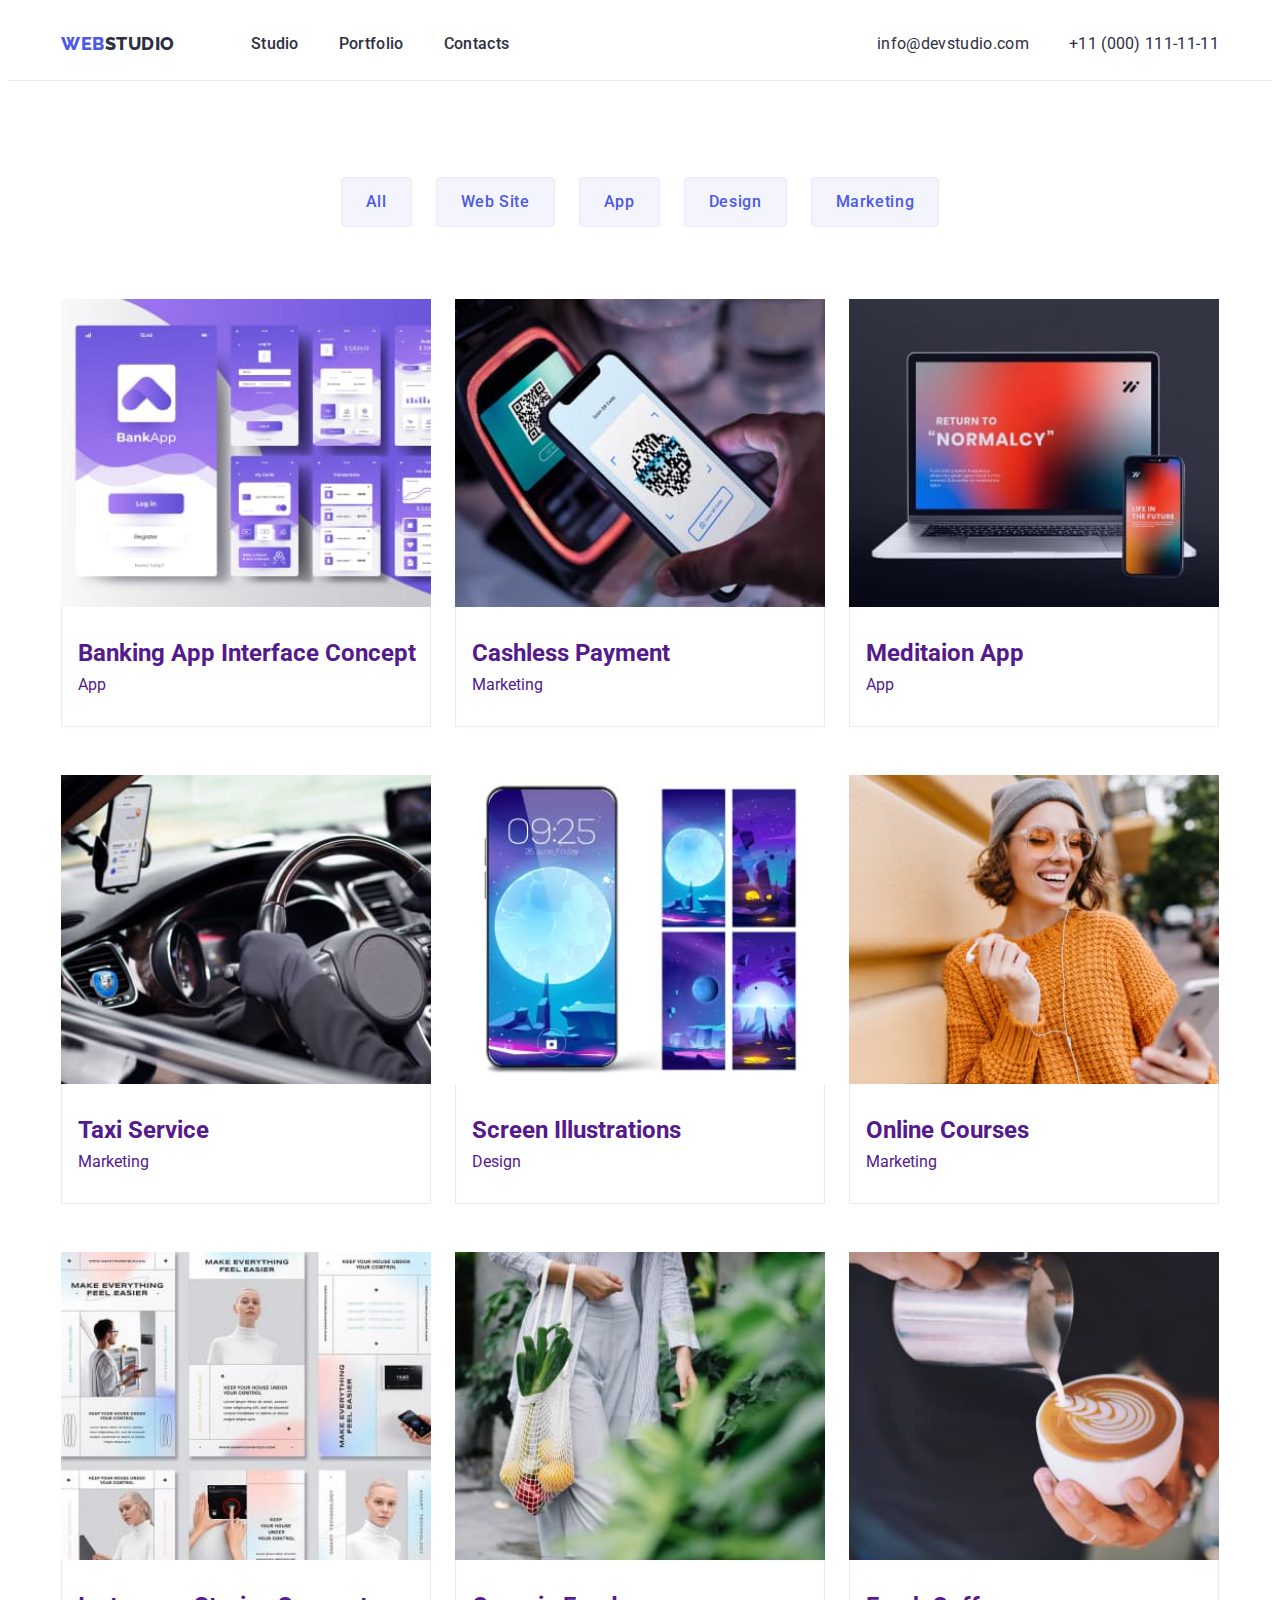
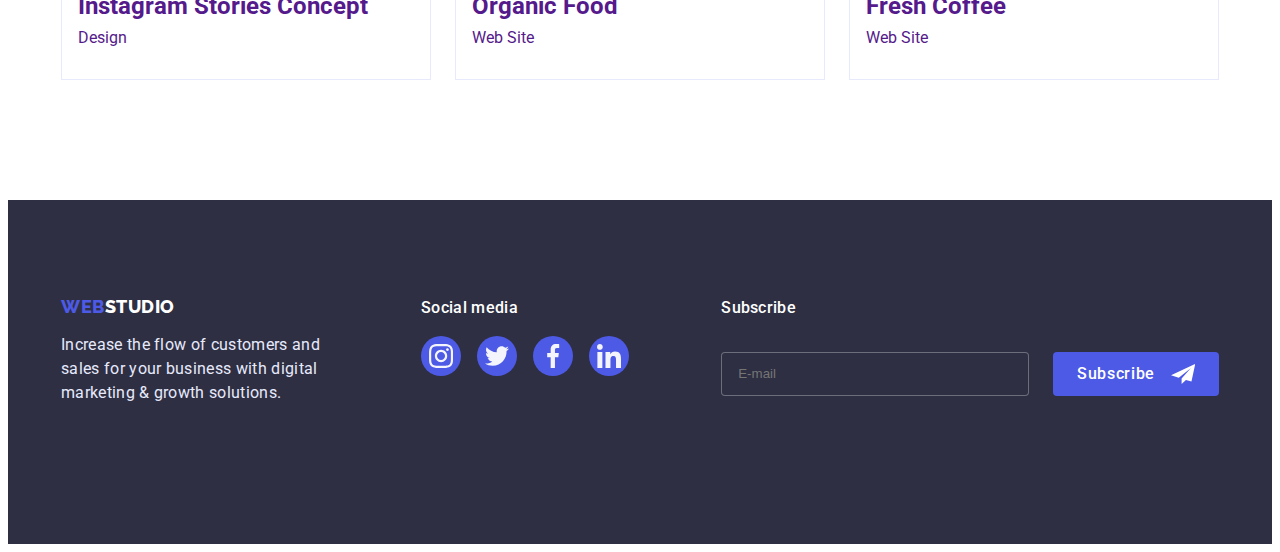
==== commit 110cb2a6: "1" ====
--- a/portfolio.html
+++ b/portfolio.html
@@ -14,6 +14,9 @@
     <link href="https://fonts.googleapis.com/css2?family=Raleway:wght@800&family=Roboto:wght@400;500;700&display=swap"
         rel="stylesheet">
     <link rel="stylesheet" href="./css/styles.css">
+        <link href="./css/mobile.css" rel="stylesheet" />
+        <link href="./css/tablet.css" rel="stylesheet" />
+        <link href="./css/desktop.css" rel="stylesheet" />
 </head>
 
 <body>
--- a/css/styles.css
+++ b/css/styles.css
@@ -82,7 +82,7 @@
     left: 50%;
     transform: translate(-50%, -50%);
     width: 408px;
-    height: 576px;
+    height: 580px;
     padding-top: 72px;
     background-color: #FCFCFC;
     border-radius: 4px;
@@ -194,7 +194,7 @@
 }
 
 .modal-form-field-com {
-    margin-bottom: 16px;
+    margin-bottom: 6px;
 }
 
 .modal-form-message {
@@ -244,14 +244,19 @@
     border: 1.25px solid #2E2F42;
     border-radius: 2px;
     margin-right: 8px;
-
+    cursor: pointer;
 }
 
 .input-checkbox:checked+.check-text::before {
     background-color: var(--focus-btn-color);
-    background-image: url(../images/check\ .svg);
+    background-image: url(../images/select-icon.svg);
     background-repeat: no-repeat;
     background-position: center;
+    background-size: 63%;
+    padding: 4px 3px 4px 3px;
+    outline: none;
+    border: 1px solid #404BBF;
+    cursor: pointer;
 }
 
 .input-checkbox:focus+.check-text::before {
@@ -560,7 +565,7 @@
 .hero {
     background-color: var(--second-title-color);
     background-image: var(--linear-gradient),
-        url(../images/fon-mob-min.jpg);
+        url(../images/hero/mob-background-hero-main-img1.jpg);
     background-repeat: no-repeat;
     background-position: center;
     background-size: cover;
@@ -576,7 +581,7 @@
 (min-resolution: 2dppx) {
     .hero {
         background-image: var(--linear-gradient),
-            url(../images/fon-mob2x-min.jpg);
+            url(../images/hero/mob-background-hero-main-img1.jpg);
     }
 }
 
@@ -818,6 +823,7 @@
     background-color: var(--second-title-color);
     padding-top: 96px;
     padding-bottom: 96px;
+    width: 100%;
 }
 
 .footer-link {
@@ -829,7 +835,6 @@
     letter-spacing: 0.03em;
     color: var(--mein-title-color);
     text-transform: uppercase;
-
 }
 
 .footer-logo {
@@ -855,17 +860,10 @@
     letter-spacing: 0.02em;
     color: var(--third-title-color);
     max-width: 268px;
-
-
-}
-
-.foot-container {
-    /* display: flex; */
 }
 
 .foot-logo {
     width: 264px;
-
 }
 
 
@@ -885,7 +883,6 @@
     line-height: 1.5;
     letter-spacing: 0.02em;
     color: #FFFFFF;
-
 }
 
 .footer-soc {
@@ -905,7 +902,6 @@
     justify-content: center;
     align-items: center;
     border-radius: 50%;
-    /* background-color: rgba(255, 255, 255, 0.1); */
     background-color: var(--mein-btn-color);
     transition: background-color 250ms cubic-bezier(0.4, 0, 0.2, 1);
 }
@@ -935,7 +931,9 @@
 
 .forma {
     display: flex;
+    flex-direction: column;
     gap: 24px;
+    justify-content: center;
 }
 
 .footer-email {
@@ -963,7 +961,10 @@
     border: none;
     position: relative;
 }
-
+.footer-form-imput {
+    display: flex;
+    justify-content: center;
+}
 .footer-submit-svg {
     position: absolute;
     top: 10px;
@@ -1014,7 +1015,9 @@
     height: auto;
     flex-wrap: wrap;
 }
-
+.visually-hidden {
+    visibility: hidden;
+}
 .cards-row-img {
     position: relative;
     overflow: hidden;
--- a/css/mobile.css
+++ b/css/mobile.css
@@ -0,0 +1,60 @@
+@media screen and (min-width: 325px) {
+
+    /* .work {
+        display: none;
+    } */
+    .mob-soc-list {
+        gap: 56px;
+    }
+
+    .mobile-tel-link {
+        display: block;
+    }
+
+    .container-mobile {
+        padding-right: 35px;
+    }
+
+    .mobile-tel-link {
+        font-size: 36px;
+    }
+
+}
+
+@media screen and (min-width: 480px) {
+    .container {
+        max-width: 426px;
+    }
+
+    .hero-title {
+        max-width: 320px;
+        font-size: 36px;
+        letter-spacing: 0.02em;
+        text-transform: capitalize
+    }
+
+    .mob-soc-list {
+        gap: 56px;
+    }
+
+    .mobile-tel-link {
+        display: block;
+    }
+
+    .container-mobile {
+        padding-right: 35px;
+    }
+
+    .mobile-tel-link {
+        font-size: 36px;
+    }
+
+    /* .container-about {
+        display: none;
+    } */
+    /* .work {
+        display: none;
+    } */
+
+
+}--- a/css/tablet.css
+++ b/css/tablet.css
@@ -0,0 +1,128 @@
+@media screen and (min-width: 768px) {
+    .container {
+        max-width: 736px;
+    }
+
+    .header-list {
+        display: flex;
+        gap: 40px;
+    }
+
+    .mobile-menu-open {
+        display: none;
+    }
+
+    .adress-heder {
+        display: flex;
+        flex-direction: column;
+        font-family: 'Roboto';
+        font-style: normal;
+        font-weight: 400;
+        font-size: 12px;
+        line-height: 14px;
+        letter-spacing: 0.04em;
+    }
+
+    .header-tel {
+        margin-top: 6px;
+        margin-bottom: 6px;
+    }
+
+
+    .hero {
+        background-image: var(--linear-gradient),
+            url(../images/hero/bg-tablet.jpg);
+        height: 436px;
+    }
+
+    @media (min-device-pixel-ratio: 2),
+    (min-resolution: 192dpi),
+    (min-resolution: 2dppx) {
+        .hero {
+            background-image: var(--linear-gradient),
+                url(../images/hero/bg-tablet.jpg);
+        }
+    }
+
+    .hero-btn {
+        margin-top: 48px;
+    }
+
+
+    .hero-title {
+        font-size: 56px;
+        line-height: 1.07;
+        text-transform: none;
+        max-width: 496px;
+        max-height: 120px;
+    }
+
+    /* .container-about {
+        display: none;
+    } */
+    .about-item {
+        width: calc((100% - 24px) / 2);
+    }
+
+    .about-title {
+        text-transform: capitalize;
+        text-align: left;
+    }
+
+
+    /* .work {
+        display: none;
+    } */
+
+    .team>.container {
+        max-width: 552px;
+    }
+
+    .team-item {
+        width: calc((100% - 24px) / 2);
+    }
+
+    .customers-item {
+        width: calc((100% - 48px) / 3);
+
+    }
+        .foot-container, .footer-social {
+            display: flex;
+            flex-wrap: wrap;
+            align-items: flex-start
+        }
+
+        .footer-logo {
+            margin: 0;
+            align-items: flex-start;
+        }
+        .forma {
+        flex-direction: row;
+    }
+         .footer-form {
+             align-items: flex-start;
+         }
+
+        .footer-pre-title (
+            font-weight: 400;
+            font-size: 16px;
+            line-height: 1.5;
+            letter-spacing: 0.02em;
+        )
+        
+         
+      
+    }
+     
+       
+
+@media screen and (max-width: 1157px) {
+    .container-about {
+        display: none;
+    }
+
+    .work {
+        display: none;
+    }
+
+}--- a/css/desktop.css
+++ b/css/desktop.css
@@ -0,0 +1,88 @@
+@media screen and (min-width: 1200px) {
+
+    .adress-heder {
+        flex-direction: row;
+        gap: 40px;
+    }
+
+    .container {
+        max-width: 1158px;
+    }
+
+    .hero {
+        background-image: var(--linear-gradient),
+            url(../images/hero/background-hero-main-img.jpg);
+        background-repeat: no-repeat;
+        background-position: center;
+        background-size: cover;
+        padding-top: 188px;
+        padding-bottom: 188px;
+        height: 600px;
+    }
+
+    @media (min-device-pixel-ratio: 2),
+    (min-resolution: 192dpi),
+    (min-resolution: 2dppx) {
+        .hero {
+            background-image: var(--linear-gradient),
+                url(../images/hero/background-hero-main-img.jpg);
+        }
+    }
+
+    .hero-title {
+        font-weight: 700;
+        font-size: 56px;
+        line-height: 1.2;
+        letter-spacing: 0.02em;
+        max-height: 120px;
+        color: var(--mein-title-color);
+        max-width: 500px;
+        margin: 0 auto;
+        margin-bottom: 48px;
+    }
+
+    .container-about {
+        padding: 24px 100px;
+        background-color: var(--second-btn-color);
+        margin-bottom: 8px;
+        border-radius: 4px;
+    }
+
+    .about-title {
+        font-weight: 500;
+        font-size: 20px;
+        line-height: 24px;
+    }
+
+    .about-pre-title {
+        font-weight: 400;
+    }
+
+    .about-item {
+        width: calc((100% - 72px) / 4);
+    }
+
+    .team>.container {
+        max-width: 1158px;
+    }
+
+    .team-item {
+        width: calc((100% - 72px) / 4);
+    }
+
+    .team {
+        padding-bottom: 120px;
+        padding-top: 120px;
+    }
+
+    .customers-item {
+        width: calc((100% - 120px) / 6);
+        height: 88px;
+    }
+
+    .Customers {
+        padding-top: 120px;
+        padding-bottom: 120px;
+    }
+
+}